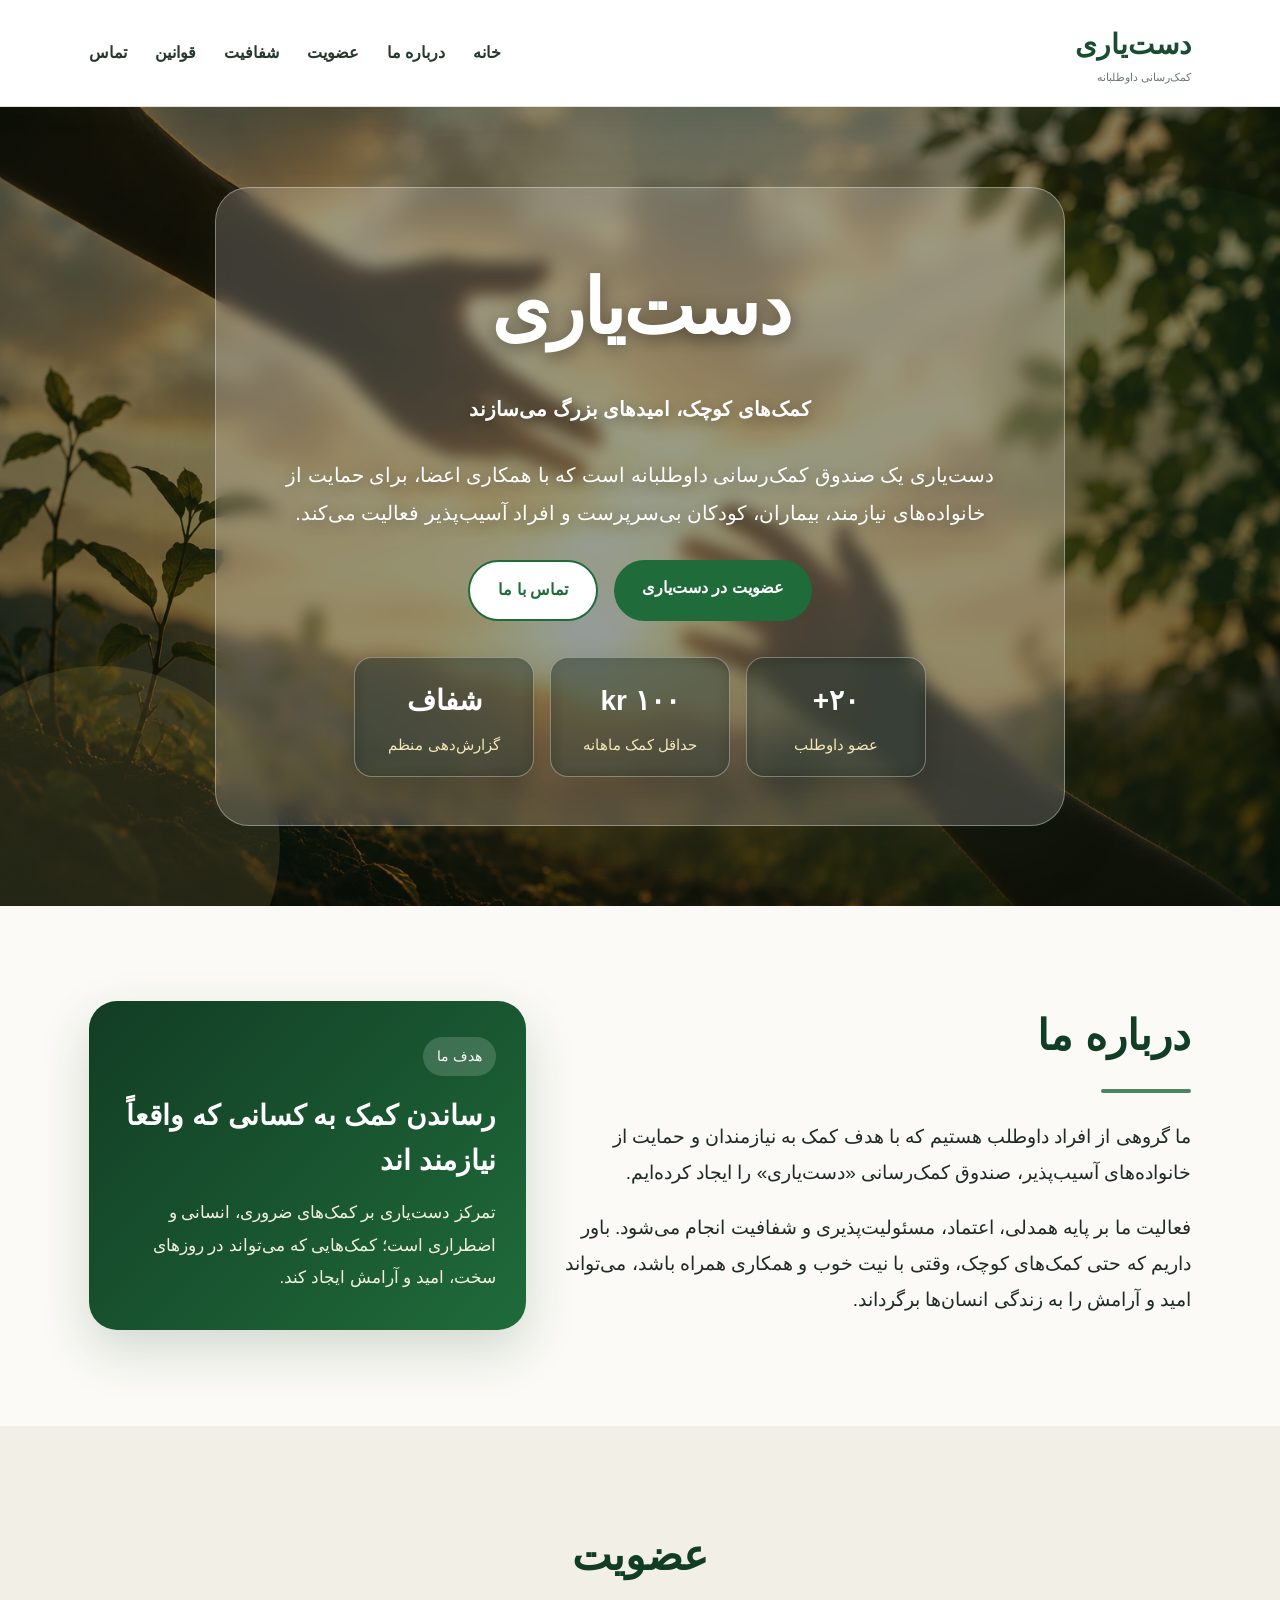
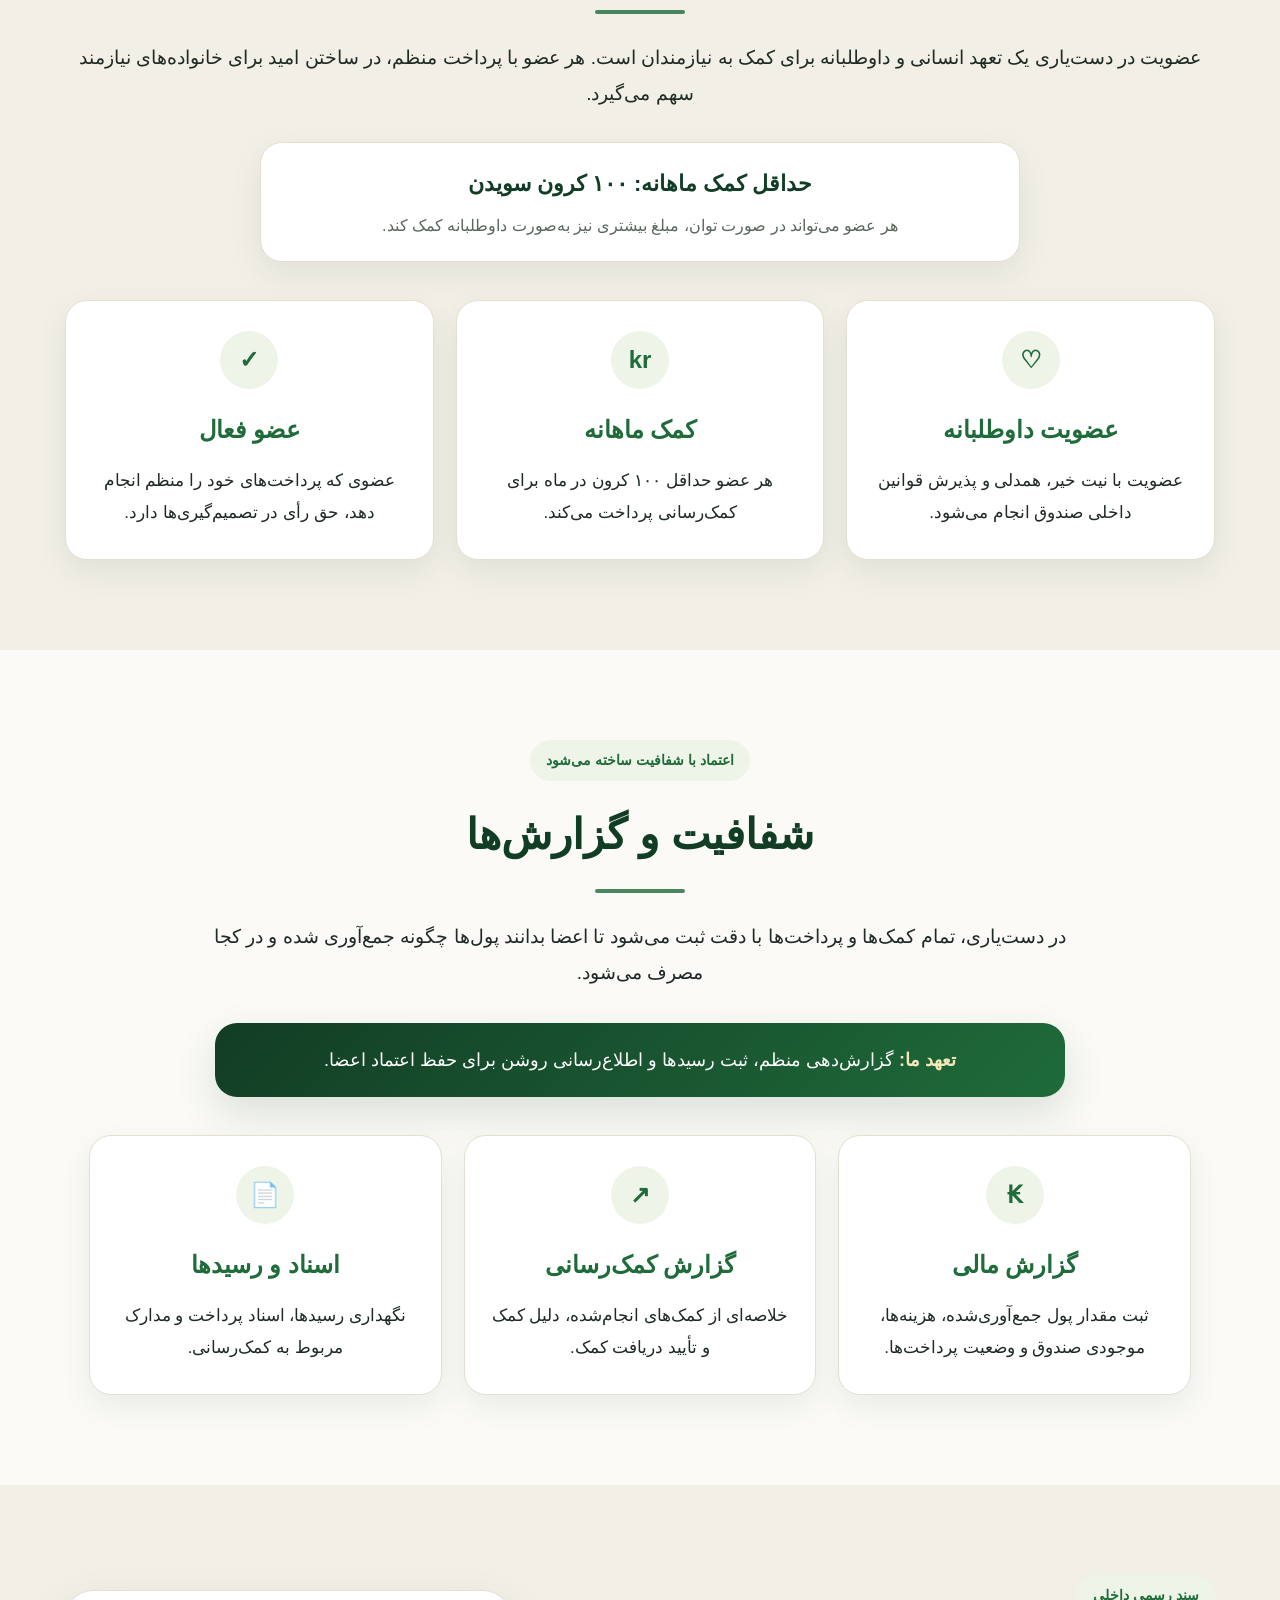
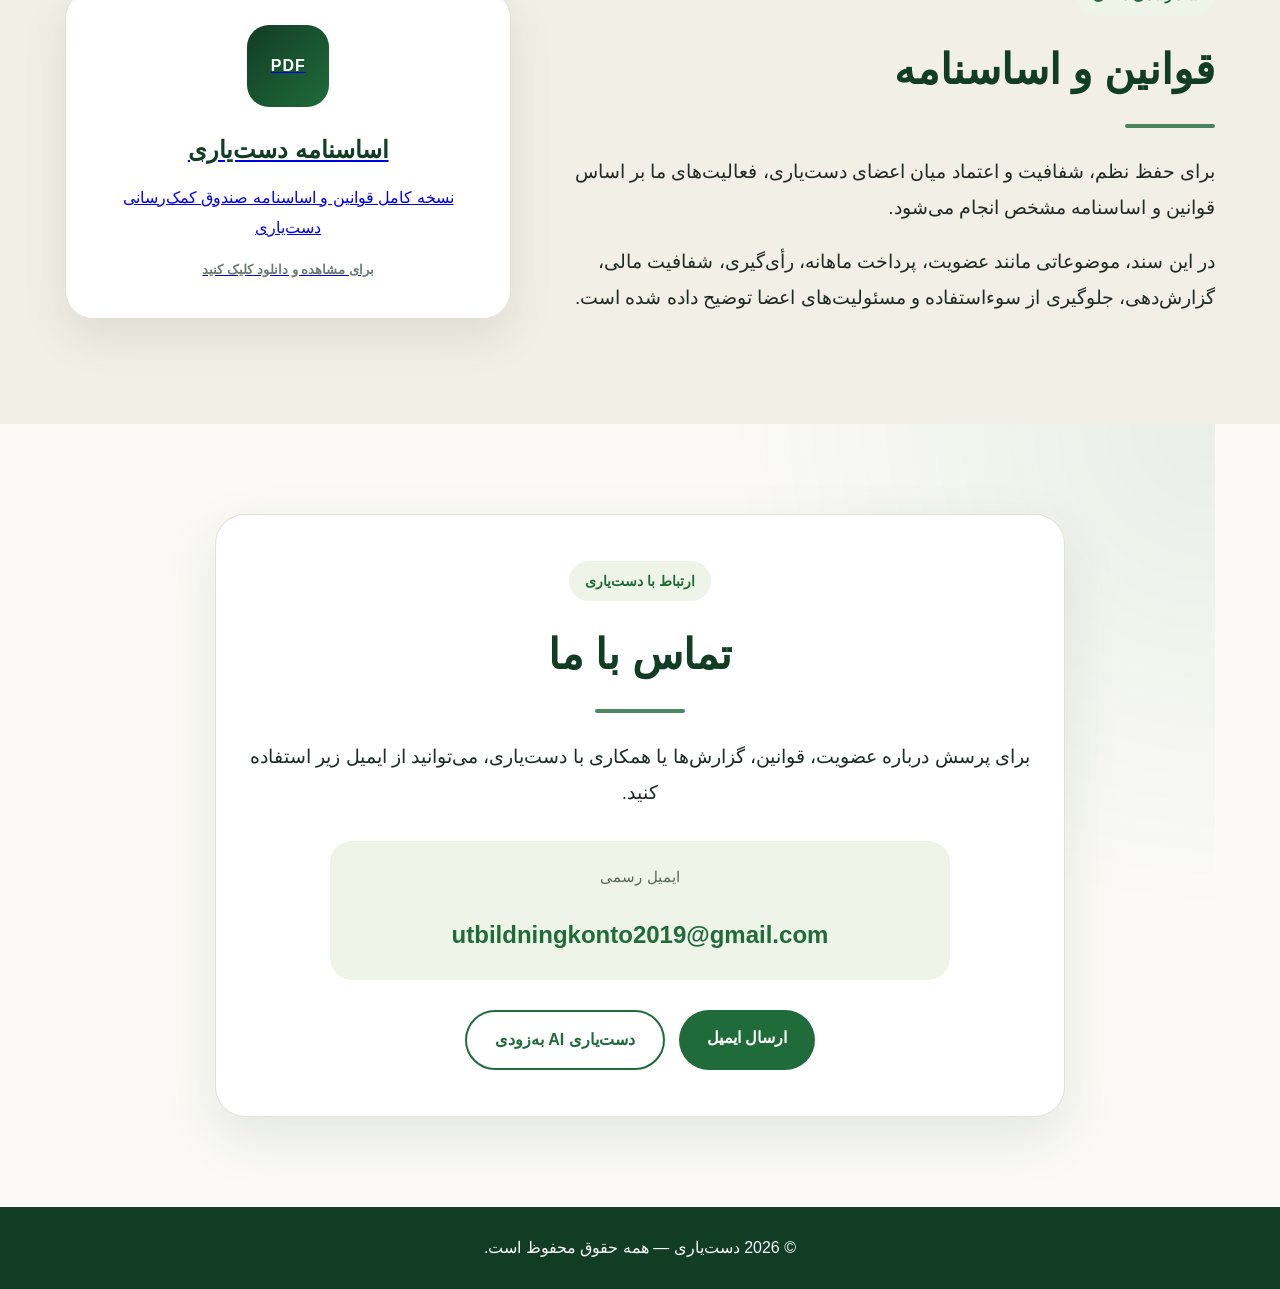
==== index.html @ f8eed8c0 "Initial Dast-Yari website" ====
<!DOCTYPE html>
<html lang="fa" dir="rtl">
<head>
  <meta charset="UTF-8" />
  <meta name="viewport" content="width=device-width, initial-scale=1.0" />
  <title>دست‌یاری | صندوق کمک‌رسانی</title>
  <link rel="stylesheet" href="style.css" />
</head>
<body>

  <header class="site-header">
    <nav class="navbar">
      <div class="logo">دست‌یاری</div>

      <ul class="nav-links">
        <li><a href="#home">خانه</a></li>
        <li><a href="#about">درباره ما</a></li>
        <li><a href="#membership">عضویت</a></li>
        <li><a href="#transparency">شفافیت</a></li>
        <li><a href="#rules">قوانین</a></li>
        <li><a href="#contact">تماس</a></li>
      </ul>
    </nav>
  </header>

  <main>

    <section id="home" class="hero">
      <div class="hero-content">
        <h1>دست‌یاری</h1>
        <p class="subtitle">کمک‌های کوچک، امیدهای بزرگ می‌سازند</p>
        <p>
          دست‌یاری یک صندوق کمک‌رسانی داوطلبانه است که با همکاری اعضا،
          برای حمایت از خانواده‌های نیازمند، بیماران، کودکان بی‌سرپرست
          و افراد آسیب‌پذیر فعالیت می‌کند.
        </p>
        <div class="hero-buttons">
          <a href="#membership" class="btn primary">عضویت در دست‌یاری</a>
          <a href="#contact" class="btn secondary">تماس با ما</a>
        </div>

        <div class="hero-stats">
          <div>
            <strong>۲۰+</strong>
            <span>عضو داوطلب</span>
          </div>
          <div>
            <strong>۱۰۰ kr</strong>
            <span>حداقل کمک ماهانه</span>
          </div>
          <div>
            <strong>شفاف</strong>
            <span>گزارش‌دهی منظم</span>
          </div>
        </div>
      </div>
    </section>

    <section id="about" class="section about-section">
      <div class="about-grid">
        <div class="about-text">
          <h2>درباره ما</h2>
          <p>
            ما گروهی از افراد داوطلب هستیم که با هدف کمک به نیازمندان و حمایت
            از خانواده‌های آسیب‌پذیر، صندوق کمک‌رسانی «دست‌یاری» را ایجاد کرده‌ایم.
          </p>
          <p>
            فعالیت ما بر پایه همدلی، اعتماد، مسئولیت‌پذیری و شفافیت انجام می‌شود.
            باور داریم که حتی کمک‌های کوچک، وقتی با نیت خوب و همکاری همراه باشد،
            می‌تواند امید و آرامش را به زندگی انسان‌ها برگرداند.
          </p>
        </div>

        <div class="mission-card">
          <span>هدف ما</span>
          <h3>رساندن کمک به کسانی که واقعاً نیازمند اند</h3>
          <p>
            تمرکز دست‌یاری بر کمک‌های ضروری، انسانی و اضطراری است؛
            کمک‌هایی که می‌تواند در روزهای سخت، امید و آرامش ایجاد کند.
          </p>
        </div>
      </div>
    </section>

    <section id="membership" class="section light membership-section">
      <h2>عضویت</h2>
      <p>
        عضویت در دست‌یاری یک تعهد انسانی و داوطلبانه برای کمک به نیازمندان است.
        هر عضو با پرداخت منظم، در ساختن امید برای خانواده‌های نیازمند سهم می‌گیرد.
      </p>

      <div class="membership-note">
        <strong>حداقل کمک ماهانه: ۱۰۰ کرون سویدن</strong>
        <span>هر عضو می‌تواند در صورت توان، مبلغ بیشتری نیز به‌صورت داوطلبانه کمک کند.</span>
      </div>

      <div class="cards membership-cards">
        <div class="card">
          <div class="card-icon">♡</div>
          <h3>عضویت داوطلبانه</h3>
          <p>عضویت با نیت خیر، همدلی و پذیرش قوانین داخلی صندوق انجام می‌شود.</p>
        </div>
        <div class="card">
          <div class="card-icon">kr</div>
          <h3>کمک ماهانه</h3>
          <p>هر عضو حداقل ۱۰۰ کرون در ماه برای کمک‌رسانی پرداخت می‌کند.</p>
        </div>
        <div class="card">
          <div class="card-icon">✓</div>
          <h3>عضو فعال</h3>
          <p>عضوی که پرداخت‌های خود را منظم انجام دهد، حق رأی در تصمیم‌گیری‌ها دارد.</p>
        </div>
      </div>
    </section>

    <section id="transparency" class="section transparency-section">
      <div class="section-intro">
        <span class="section-label">اعتماد با شفافیت ساخته می‌شود</span>
        <h2>شفافیت و گزارش‌ها</h2>
        <p>
          در دست‌یاری، تمام کمک‌ها و پرداخت‌ها با دقت ثبت می‌شود تا اعضا بدانند
          پول‌ها چگونه جمع‌آوری شده و در کجا مصرف می‌شود.
        </p>
      </div>

      <div class="transparency-banner">
        <strong>تعهد ما:</strong>
        گزارش‌دهی منظم، ثبت رسیدها و اطلاع‌رسانی روشن برای حفظ اعتماد اعضا.
      </div>

      <div class="cards transparency-cards">
        <div class="card">
          <div class="card-icon">₭</div>
          <h3>گزارش مالی</h3>
          <p>ثبت مقدار پول جمع‌آوری‌شده، هزینه‌ها، موجودی صندوق و وضعیت پرداخت‌ها.</p>
        </div>
        <div class="card">
          <div class="card-icon">↗</div>
          <h3>گزارش کمک‌رسانی</h3>
          <p>خلاصه‌ای از کمک‌های انجام‌شده، دلیل کمک و تأیید دریافت کمک.</p>
        </div>
        <div class="card">
          <div class="card-icon">📄</div>
          <h3>اسناد و رسیدها</h3>
          <p>نگهداری رسیدها، اسناد پرداخت و مدارک مربوط به کمک‌رسانی.</p>
        </div>
      </div>
    </section>

    <section id="rules" class="section light rules-section">
      <div class="rules-box">
        <div class="rules-text">
          <span class="section-label">سند رسمی داخلی</span>
          <h2>قوانین و اساسنامه</h2>
          <p>
            برای حفظ نظم، شفافیت و اعتماد میان اعضای دست‌یاری، فعالیت‌های ما
            بر اساس قوانین و اساسنامه مشخص انجام می‌شود.
          </p>
          <p>
            در این سند، موضوعاتی مانند عضویت، پرداخت ماهانه، رأی‌گیری، شفافیت مالی،
            گزارش‌دهی، جلوگیری از سوءاستفاده و مسئولیت‌های اعضا توضیح داده شده است.
          </p>        </div>

        <a href="assets/pdf/dast-yari-asasnameh.pdf" target="_blank" class="pdf-card pdf-link">
          <div class="pdf-icon">PDF</div>
          <h3>اساسنامه دست‌یاری</h3>
          <p>نسخه کامل قوانین و اساسنامه صندوق کمک‌رسانی دست‌یاری</p>
          <small>برای مشاهده و دانلود کلیک کنید</small>
        </a>
      </div>
    </section>

    <section id="contact" class="section contact contact-section">
      <div class="contact-card">
        <span class="section-label">ارتباط با دست‌یاری</span>
        <h2>تماس با ما</h2>
        <p>
          برای پرسش درباره عضویت، قوانین، گزارش‌ها یا همکاری با دست‌یاری،
          می‌توانید از ایمیل زیر استفاده کنید.
        </p>

        <div class="contact-info">
          <span>ایمیل رسمی</span>
          <a href="mailto:utbildningkonto2019@gmail.com" class="email">
            utbildningkonto2019@gmail.com
          </a>
        </div>

        <div class="contact-actions">
          <a href="mailto:utbildningkonto2019@gmail.com" class="btn primary">
            ارسال ایمیل
          </a>
          <a href="#" class="btn secondary">
            دست‌یاری AI به‌زودی
          </a>
        </div>
      </div>
    </section>

  </main>

  <footer>
    <p>© 2026 دست‌یاری — همه حقوق محفوظ است.</p>
  </footer>

</body>
</html>
---- style.css ----
* {
  margin: 0;
  padding: 0;
  box-sizing: border-box;
}

html {
  scroll-behavior: smooth;
}

body {
  font-family: Arial, Tahoma, sans-serif;
  direction: rtl;
  color: #1f2a24;
  background: #fbfaf6;
  line-height: 1.9;
}

.site-header {
  position: sticky;
  top: 0;
  z-index: 1000;
  background: rgba(255, 255, 255, 0.95);
  border-bottom: 1px solid #e7e1d6;
  backdrop-filter: blur(10px);
}

.navbar {
  max-width: 1150px;
  margin: auto;
  padding: 18px 24px;
  display: flex;
  align-items: center;
  justify-content: space-between;
}

.logo {
  font-size: 28px;
  font-weight: 800;
  color: #194d2f;
}

.nav-links {
  display: flex;
  gap: 28px;
  list-style: none;
}

.nav-links a {
  text-decoration: none;
  color: #26382d;
  font-weight: 600;
  font-size: 16px;
}

.nav-links a:hover {
  color: #2f7d46;
}

.hero {
  min-height: 86vh;
  display: flex;
  align-items: center;
  justify-content: center;
  text-align: center;
  padding: 80px 24px;
  background:
    linear-gradient(rgba(255, 255, 255, 0.68), rgba(255, 255, 255, 0.88)),
    radial-gradient(circle at top left, #d8c89a, transparent 35%),
    linear-gradient(135deg, #f7f0dc, #eef5e8);
}

.hero-content {
  max-width: 850px;
}

.hero h1 {
  font-size: 76px;
  color: #123d25;
  margin-bottom: 10px;
  letter-spacing: -2px;
}

.subtitle {
  font-size: 26px;
  font-weight: 700;
  color: #2d6a3f;
  margin-bottom: 24px;
}

.hero p {
  font-size: 20px;
  margin-bottom: 28px;
}

.hero-buttons {
  display: flex;
  gap: 16px;
  justify-content: center;
  flex-wrap: wrap;
}

.btn {
  display: inline-block;
  padding: 13px 28px;
  border-radius: 999px;
  text-decoration: none;
  font-weight: 700;
  transition: 0.2s ease;
}

.btn.primary {
  background: #1f6b3a;
  color: white;
}

.btn.primary:hover {
  background: #15512b;
  transform: translateY(-2px);
}

.btn.secondary {
  background: white;
  color: #1f6b3a;
  border: 2px solid #1f6b3a;
}

.btn.secondary:hover {
  background: #eef7ef;
  transform: translateY(-2px);
}

.section {
  max-width: 1150px;
  margin: auto;
  padding: 90px 24px;
  text-align: center;
}

.section.light {
  max-width: 100%;
  background: #f2efe6;
}

.section.light > h2,
.section.light > p,
.section.light > .cards,
.section.light > .btn {
  max-width: 1150px;
  margin-left: auto;
  margin-right: auto;
}

.section h2 {
  font-size: 42px;
  color: #123d25;
  margin-bottom: 26px;
}

.section p {
  font-size: 19px;
  max-width: 900px;
  margin: 0 auto 18px;
}

.cards {
  margin-top: 38px;
  display: grid;
  grid-template-columns: repeat(3, 1fr);
  gap: 22px;
}

.card {
  background: white;
  padding: 30px 24px;
  border-radius: 22px;
  border: 1px solid #e5dfd2;
  box-shadow: 0 12px 30px rgba(31, 71, 47, 0.08);
}

.card h3 {
  font-size: 24px;
  color: #1f6b3a;
  margin-bottom: 12px;
}

.card p {
  font-size: 17px;
  margin-bottom: 0;
}

.contact .email {
  direction: ltr;
  font-size: 22px;
  font-weight: 800;
  color: #1f6b3a;
  margin-top: 20px;
}

footer {
  text-align: center;
  padding: 26px;
  background: #123d25;
  color: white;
}

@media (max-width: 800px) {
  .navbar {
    flex-direction: column;
    gap: 16px;
  }

  .nav-links {
    flex-wrap: wrap;
    justify-content: center;
    gap: 14px;
  }

  .hero h1 {
    font-size: 52px;
  }

  .subtitle {
    font-size: 22px;
  }

  .hero p,
  .section p {
    font-size: 17px;
  }

  .cards {
    grid-template-columns: 1fr;
  }

  .section h2 {
    font-size: 34px;
  }
}

.chat-page {
  min-height: 100vh;
  background: linear-gradient(135deg, #f7f3e8, #eef5e8);
  padding: 80px 24px;
}

.chat-box {
  max-width: 850px;
  margin: auto;
  background: white;
  border: 1px solid #e5dfd2;
  border-radius: 28px;
  padding: 34px;
  box-shadow: 0 18px 45px rgba(31, 71, 47, 0.12);
  text-align: center;
}

.chat-box h1 {
  color: #123d25;
  font-size: 42px;
  margin-bottom: 12px;
}

.chat-box p {
  font-size: 18px;
  margin-bottom: 26px;
}

.chat-messages {
  height: 380px;
  overflow-y: auto;
  background: #fbfaf6;
  border: 1px solid #e5dfd2;
  border-radius: 20px;
  padding: 20px;
  margin-bottom: 18px;
  text-align: right;
}

.bot-message,
.user-message {
  max-width: 75%;
  padding: 13px 16px;
  margin-bottom: 12px;
  border-radius: 18px;
  line-height: 1.8;
  font-size: 16px;
}

.bot-message {
  background: #eef5e8;
  color: #123d25;
  margin-left: auto;
}

.user-message {
  background: #1f6b3a;
  color: white;
  margin-right: auto;
  direction: rtl;
}

.chat-form {
  display: flex;
  gap: 12px;
}

.chat-form input {
  flex: 1;
  padding: 14px 18px;
  border-radius: 999px;
  border: 1px solid #d8d0c2;
  font-size: 16px;
  direction: rtl;
}

.chat-form button {
  border: none;
  border-radius: 999px;
  padding: 14px 28px;
  background: #1f6b3a;
  color: white;
  font-weight: 700;
  cursor: pointer;
}

.chat-form button:hover {
  background: #15512b;
}

@media (max-width: 650px) {
  .chat-form {
    flex-direction: column;
  }

  .bot-message,
  .user-message {
    max-width: 100%;
  }
}

/* Decorative background shapes */
.hero {
  position: relative;
  overflow: hidden;
}

.hero::before {
  content: "";
  position: absolute;
  width: 420px;
  height: 420px;
  border-radius: 50%;
  background: rgba(31, 107, 58, 0.08);
  top: 80px;
  right: -120px;
}

.hero::after {
  content: "";
  position: absolute;
  width: 360px;
  height: 360px;
  border-radius: 50%;
  background: rgba(191, 161, 91, 0.16);
  bottom: -120px;
  left: -80px;
}

.hero-content {
  position: relative;
  z-index: 2;
  background: rgba(255, 255, 255, 0.45);
  padding: 48px 36px;
  border-radius: 34px;
  border: 1px solid rgba(229, 223, 210, 0.8);
  box-shadow: 0 25px 70px rgba(31, 71, 47, 0.10);
  backdrop-filter: blur(8px);
}

.section {
  position: relative;
}

.section h2::after {
  content: "";
  display: block;
  width: 90px;
  height: 4px;
  background: #1f6b3a;
  border-radius: 99px;
  margin: 14px auto 0;
  opacity: 0.8;
}

.card {
  transition: 0.25s ease;
}

.card:hover {
  transform: translateY(-6px);
  box-shadow: 0 18px 42px rgba(31, 71, 47, 0.14);
}


/* Hero image background */
.hero {
  background:
    linear-gradient(rgba(10, 25, 15, 0.48), rgba(10, 25, 15, 0.55)),
    url("assets/images/hero-hands.png");
  background-size: cover;
  background-position: center;
  background-repeat: no-repeat;
}

.hero-content {
  background: rgba(255, 255, 255, 0.18);
  border: 1px solid rgba(255, 255, 255, 0.35);
  color: white;
}

.hero h1 {
  color: white;
  text-shadow: 0 4px 18px rgba(0, 0, 0, 0.45);
}

.subtitle {
  color: #f4e7b8;
  text-shadow: 0 3px 14px rgba(0, 0, 0, 0.4);
}

.hero p {
  color: white;
  text-shadow: 0 3px 14px rgba(0, 0, 0, 0.35);
}

.hero-stats div {
  background: rgba(255, 255, 255, 0.82);
}

.hero-stats strong {
  color: #123d25;
}


/* Fix hero stats on image background */
.hero-stats {
  margin-top: 36px;
  display: flex;
  justify-content: center;
  gap: 16px;
  flex-wrap: wrap;
}

.hero-stats div {
  min-width: 180px;
  background: rgba(10, 25, 15, 0.45);
  border: 1px solid rgba(255, 255, 255, 0.35);
  border-radius: 18px;
  padding: 16px 22px;
  box-shadow: 0 12px 30px rgba(0, 0, 0, 0.18);
  backdrop-filter: blur(8px);
}

.hero-stats strong {
  display: block;
  font-size: 28px;
  color: #ffffff;
  margin-bottom: 4px;
}

.hero-stats span {
  display: block;
  font-size: 15px;
  color: #f4e7b8;
}


/* Improved navbar */
.site-header {
  background: rgba(255, 255, 255, 0.92);
  box-shadow: 0 8px 24px rgba(31, 71, 47, 0.06);
}

.logo {
  position: relative;
}

.logo::after {
  content: "کمک‌رسانی داوطلبانه";
  display: block;
  font-size: 11px;
  font-weight: 500;
  color: #6b7a70;
  margin-top: -4px;
}

.nav-links a {
  position: relative;
  padding-bottom: 6px;
}

.nav-links a::after {
  content: "";
  position: absolute;
  right: 0;
  bottom: 0;
  width: 0;
  height: 2px;
  background: #1f6b3a;
  transition: 0.25s ease;
}

.nav-links a:hover::after {
  width: 100%;
}

/* About section */
.about-section {
  text-align: right;
}

.about-grid {
  display: grid;
  grid-template-columns: 1.3fr 0.9fr;
  gap: 34px;
  align-items: center;
}

.about-text h2 {
  text-align: right;
}

.about-text h2::after {
  margin-right: 0;
  margin-left: auto;
}

.about-text p {
  margin-right: 0;
  text-align: right;
}

.mission-card {
  background: linear-gradient(135deg, #123d25, #1f6b3a);
  color: white;
  border-radius: 28px;
  padding: 36px 30px;
  box-shadow: 0 20px 50px rgba(31, 71, 47, 0.18);
  text-align: right;
}

.mission-card span {
  display: inline-block;
  background: rgba(255, 255, 255, 0.16);
  padding: 6px 14px;
  border-radius: 999px;
  font-size: 14px;
  margin-bottom: 18px;
}

.mission-card h3 {
  font-size: 28px;
  line-height: 1.6;
  margin-bottom: 14px;
}

.mission-card p {
  color: #f4f0df;
  font-size: 17px;
  margin: 0;
}

@media (max-width: 850px) {
  .about-grid {
    grid-template-columns: 1fr;
  }

  .about-text h2,
  .about-text p {
    text-align: center;
  }

  .about-text h2::after {
    margin-right: auto;
  }
}

/* Membership section */
.membership-section {
  position: relative;
}

.membership-note {
  max-width: 760px;
  margin: 30px auto 10px;
  background: white;
  border: 1px solid #e5dfd2;
  border-radius: 22px;
  padding: 20px 24px;
  box-shadow: 0 12px 32px rgba(31, 71, 47, 0.08);
}

.membership-note strong {
  display: block;
  color: #123d25;
  font-size: 22px;
  margin-bottom: 6px;
}

.membership-note span {
  color: #59675d;
  font-size: 16px;
}

.card-icon {
  width: 58px;
  height: 58px;
  border-radius: 50%;
  margin: 0 auto 18px;
  display: flex;
  align-items: center;
  justify-content: center;
  background: #eef5e8;
  color: #1f6b3a;
  font-size: 24px;
  font-weight: 800;
}

.membership-cards .card {
  min-height: 230px;
}

/* Transparency section */
.section-intro {
  text-align: center;
}

.section-label {
  display: inline-block;
  background: #eef5e8;
  color: #1f6b3a;
  padding: 7px 16px;
  border-radius: 999px;
  font-size: 14px;
  font-weight: 700;
  margin-bottom: 14px;
}

.transparency-banner {
  max-width: 850px;
  margin: 32px auto 8px;
  padding: 20px 26px;
  border-radius: 22px;
  background: linear-gradient(135deg, #123d25, #1f6b3a);
  color: white;
  font-size: 18px;
  box-shadow: 0 16px 40px rgba(31, 71, 47, 0.14);
}

.transparency-banner strong {
  color: #f4e7b8;
}

.transparency-cards .card {
  min-height: 245px;
}

/* Rules section */
.rules-section {
  text-align: right;
}

.rules-box {
  max-width: 1150px;
  margin: auto;
  display: grid;
  grid-template-columns: 1.2fr 0.8fr;
  gap: 34px;
  align-items: center;
}

.rules-text h2 {
  text-align: right;
}

.rules-text h2::after {
  margin-right: 0;
  margin-left: auto;
}

.rules-text p {
  margin-right: 0;
  text-align: right;
}

.rules-text .btn {
  margin-top: 18px;
}

.pdf-card {
  background: white;
  border: 1px solid #e5dfd2;
  border-radius: 28px;
  padding: 34px 28px;
  text-align: center;
  box-shadow: 0 18px 45px rgba(31, 71, 47, 0.10);
}

.pdf-icon {
  width: 82px;
  height: 82px;
  border-radius: 22px;
  margin: 0 auto 20px;
  background: linear-gradient(135deg, #123d25, #1f6b3a);
  color: white;
  font-weight: 900;
  display: flex;
  align-items: center;
  justify-content: center;
  letter-spacing: 1px;
}

.pdf-card h3 {
  color: #123d25;
  font-size: 24px;
  margin-bottom: 10px;
}

.pdf-card p {
  font-size: 16px;
  margin-bottom: 10px;
}

.pdf-card small {
  color: #6b7a70;
  font-weight: 700;
}

@media (max-width: 850px) {
  .rules-box {
    grid-template-columns: 1fr;
  }

  .rules-text h2,
  .rules-text p {
    text-align: center;
  }

  .rules-text h2::after {
    margin-right: auto;
  }
}

/* Contact section */
.contact-section {
  background:
    radial-gradient(circle at top right, rgba(31, 107, 58, 0.08), transparent 35%),
    #fbfaf6;
}

.contact-card {
  max-width: 850px;
  margin: auto;
  background: white;
  border: 1px solid #e5dfd2;
  border-radius: 30px;
  padding: 46px 34px;
  box-shadow: 0 20px 55px rgba(31, 71, 47, 0.10);
  text-align: center;
}

.contact-info {
  margin: 30px auto;
  padding: 22px;
  border-radius: 22px;
  background: #eef5e8;
  max-width: 620px;
}

.contact-info span {
  display: block;
  color: #59675d;
  font-size: 15px;
  margin-bottom: 8px;
}

.contact-info .email {
  direction: ltr;
  display: block;
  color: #1f6b3a;
  font-size: 24px;
  font-weight: 900;
  text-decoration: none;
  word-break: break-word;
}

.contact-actions {
  display: flex;
  justify-content: center;
  gap: 14px;
  flex-wrap: wrap;
}
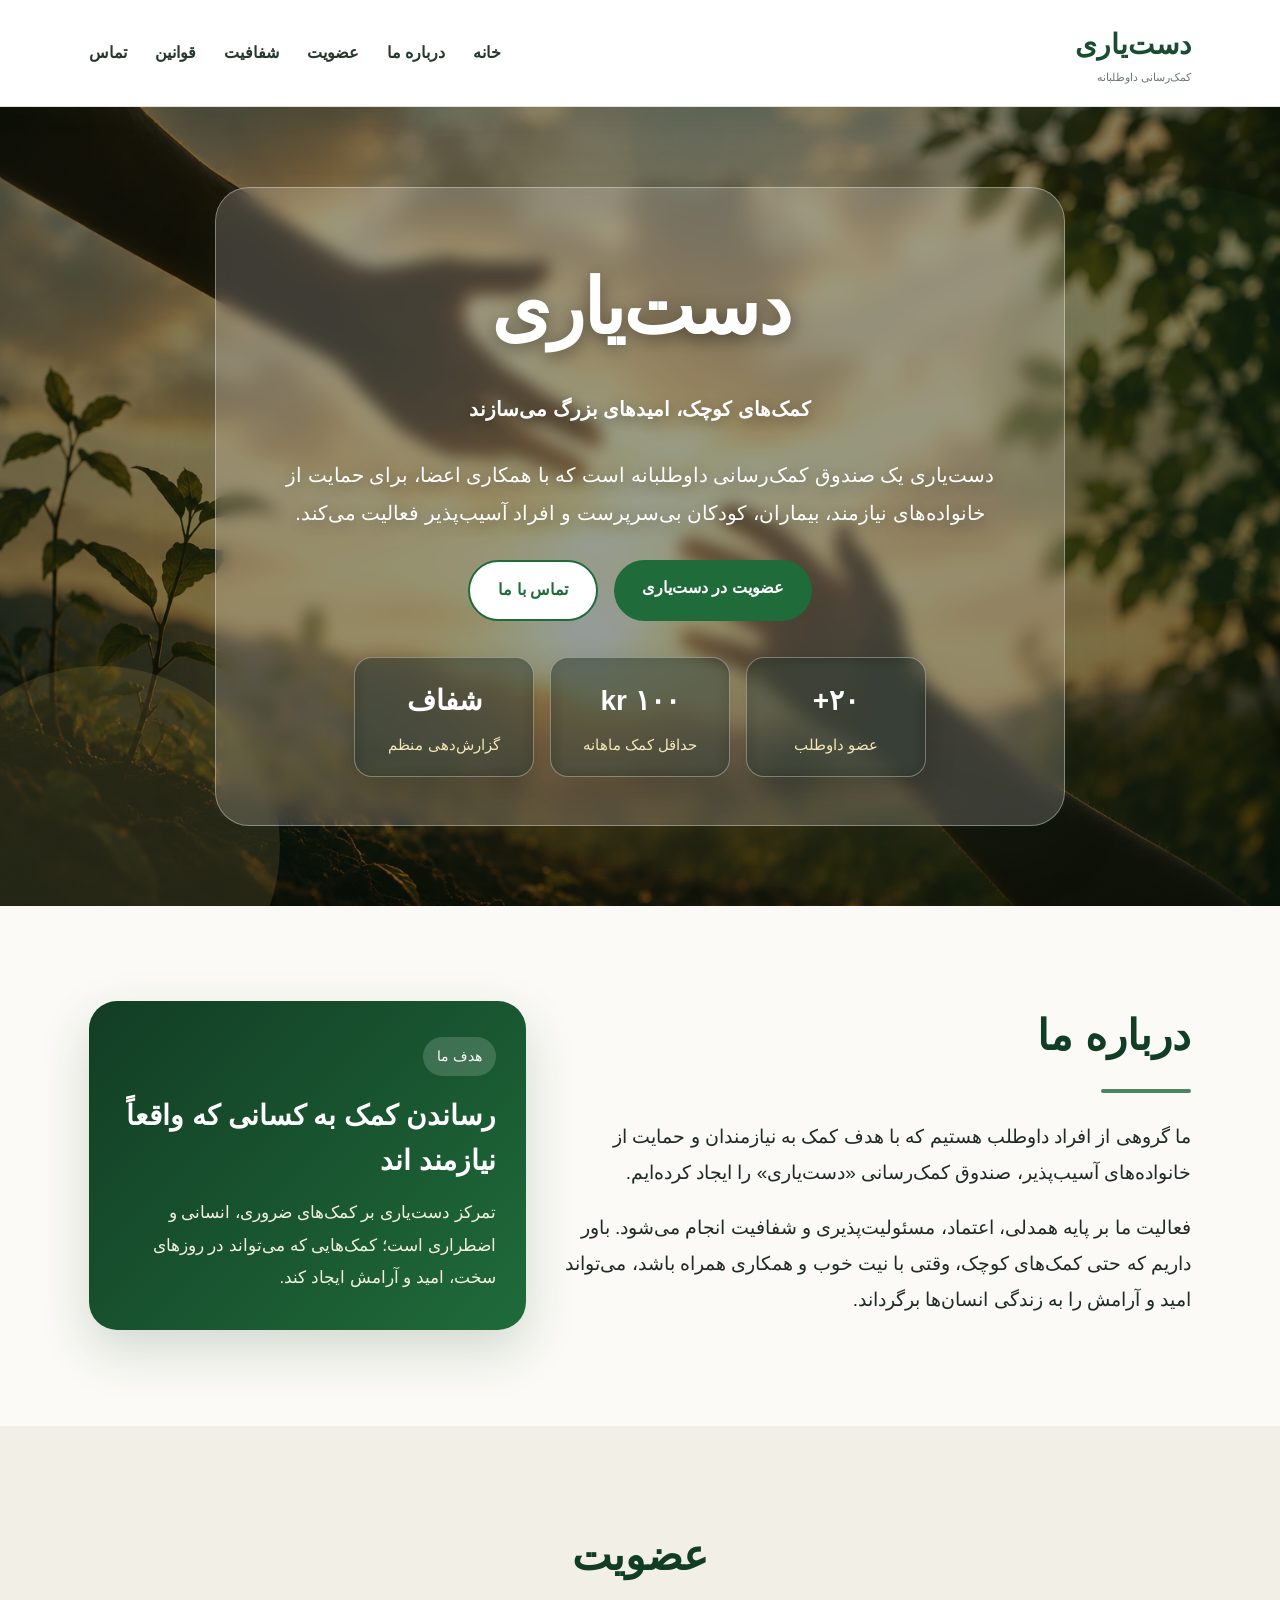
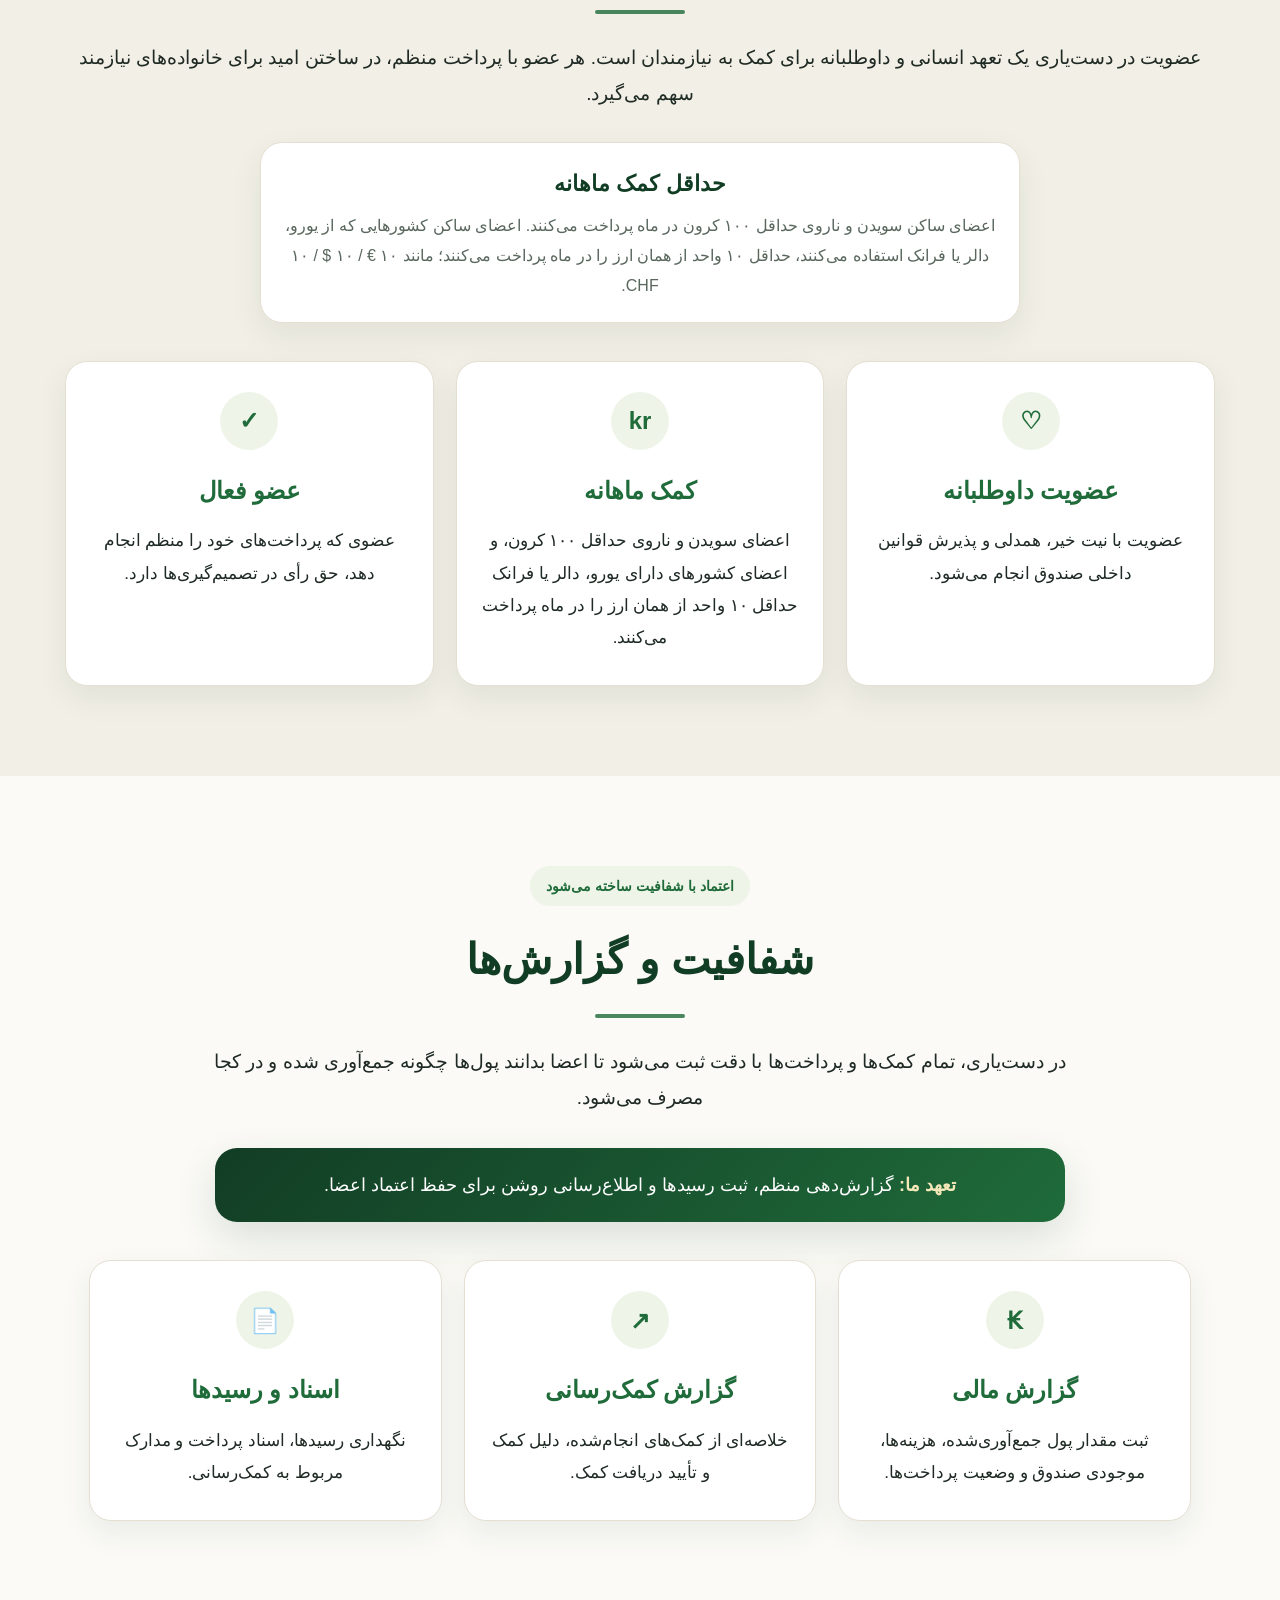
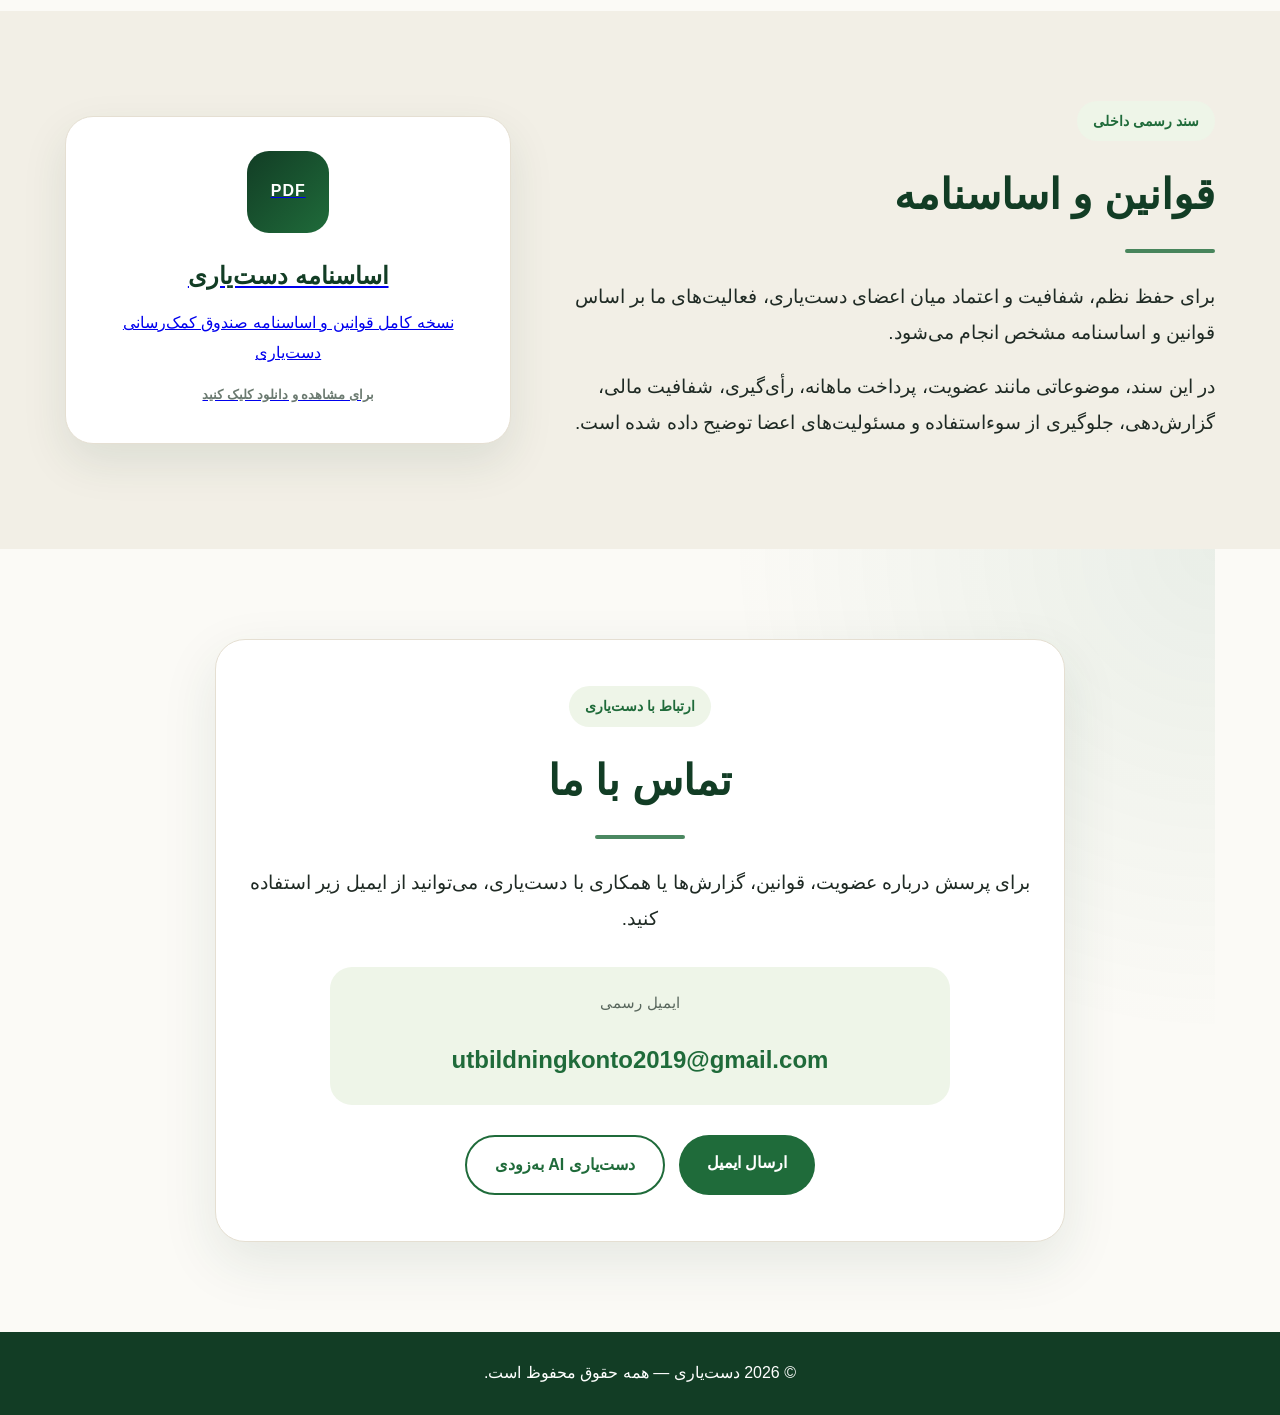
==== commit f9ffdfc2: "Update membership payment currencies" ====
--- a/index.html
+++ b/index.html
@@ -90,8 +90,8 @@
       </p>
 
       <div class="membership-note">
-        <strong>حداقل کمک ماهانه: ۱۰۰ کرون سویدن</strong>
-        <span>هر عضو می‌تواند در صورت توان، مبلغ بیشتری نیز به‌صورت داوطلبانه کمک کند.</span>
+        <strong>حداقل کمک ماهانه</strong>
+        <span>اعضای ساکن سویدن و ناروی حداقل ۱۰۰ کرون در ماه پرداخت می‌کنند. اعضای ساکن کشورهایی که از یورو، دالر یا فرانک استفاده می‌کنند، حداقل ۱۰ واحد از همان ارز را در ماه پرداخت می‌کنند؛ مانند ۱۰ € / ۱۰ $ / ۱۰ CHF.</span>
       </div>
 
       <div class="cards membership-cards">
@@ -103,7 +103,7 @@
         <div class="card">
           <div class="card-icon">kr</div>
           <h3>کمک ماهانه</h3>
-          <p>هر عضو حداقل ۱۰۰ کرون در ماه برای کمک‌رسانی پرداخت می‌کند.</p>
+          <p>اعضای سویدن و ناروی حداقل ۱۰۰ کرون، و اعضای کشورهای دارای یورو، دالر یا فرانک حداقل ۱۰ واحد از همان ارز را در ماه پرداخت می‌کنند.</p>
         </div>
         <div class="card">
           <div class="card-icon">✓</div>
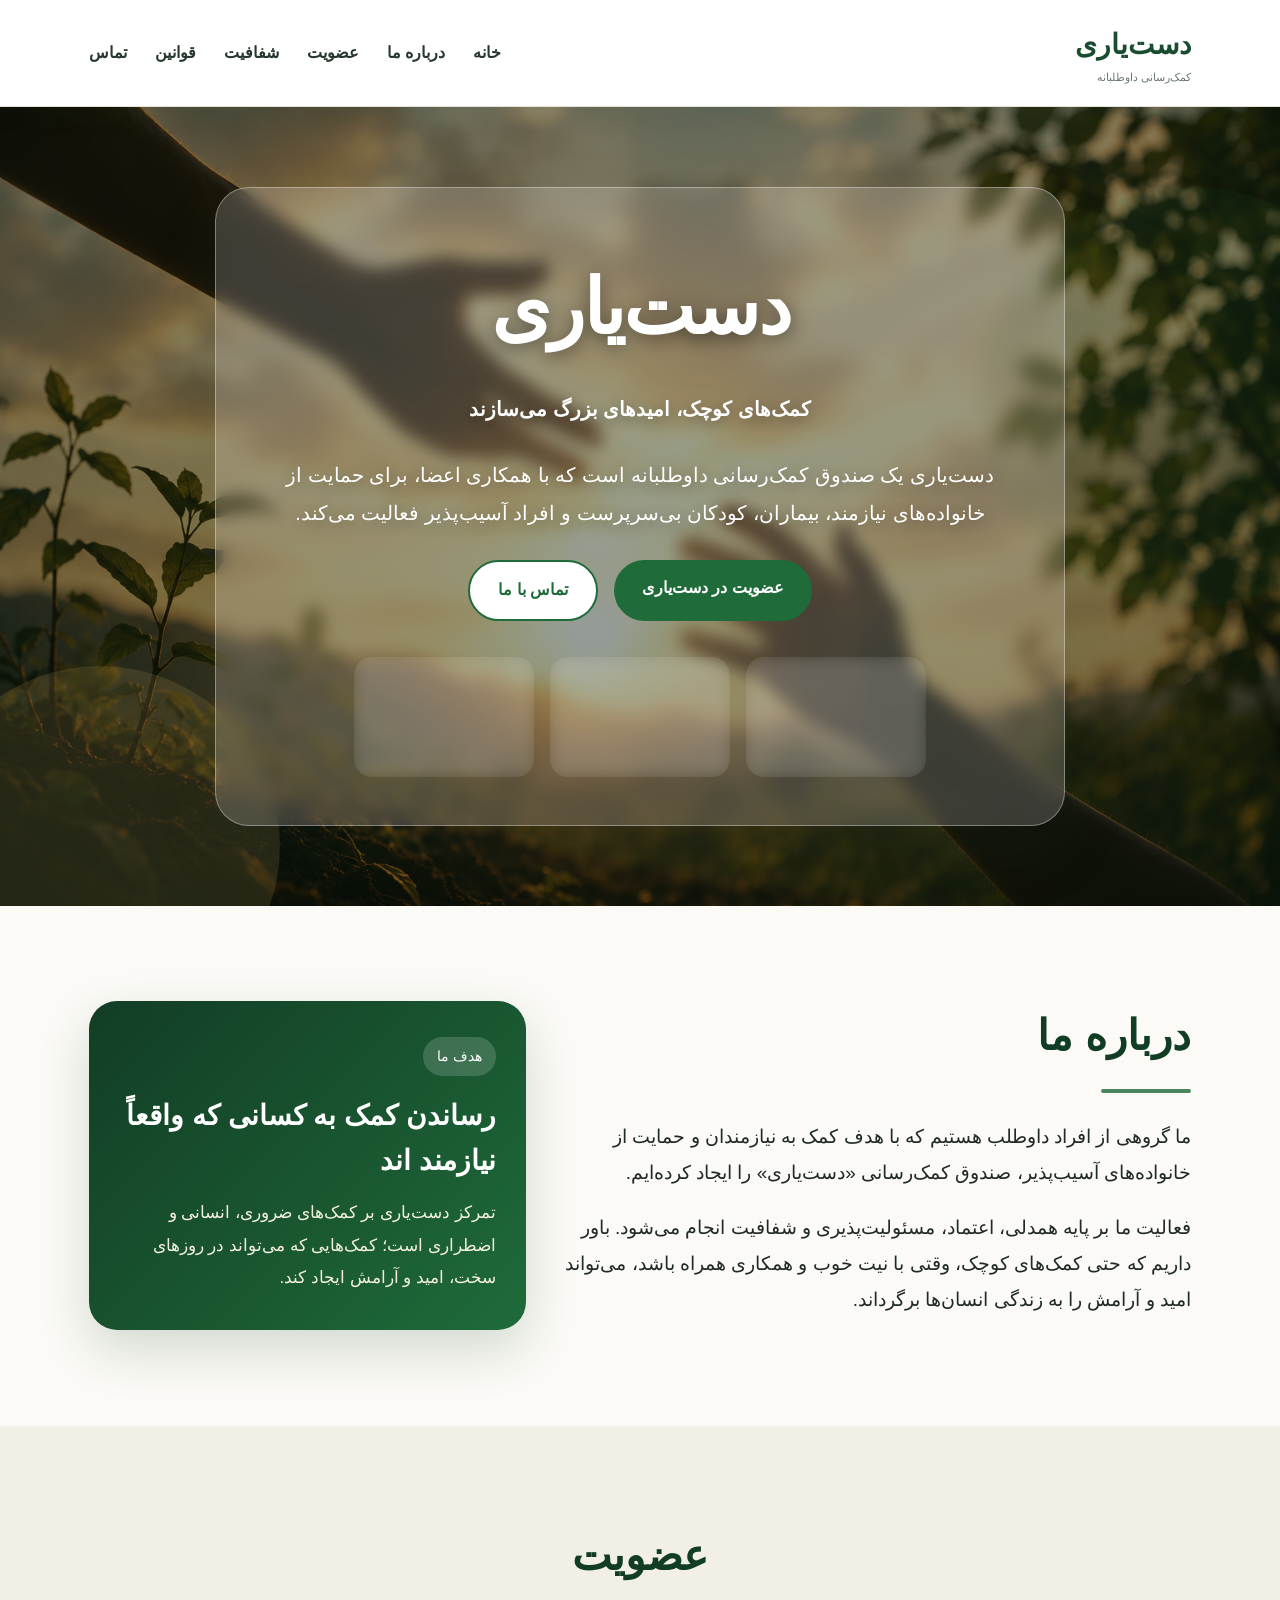
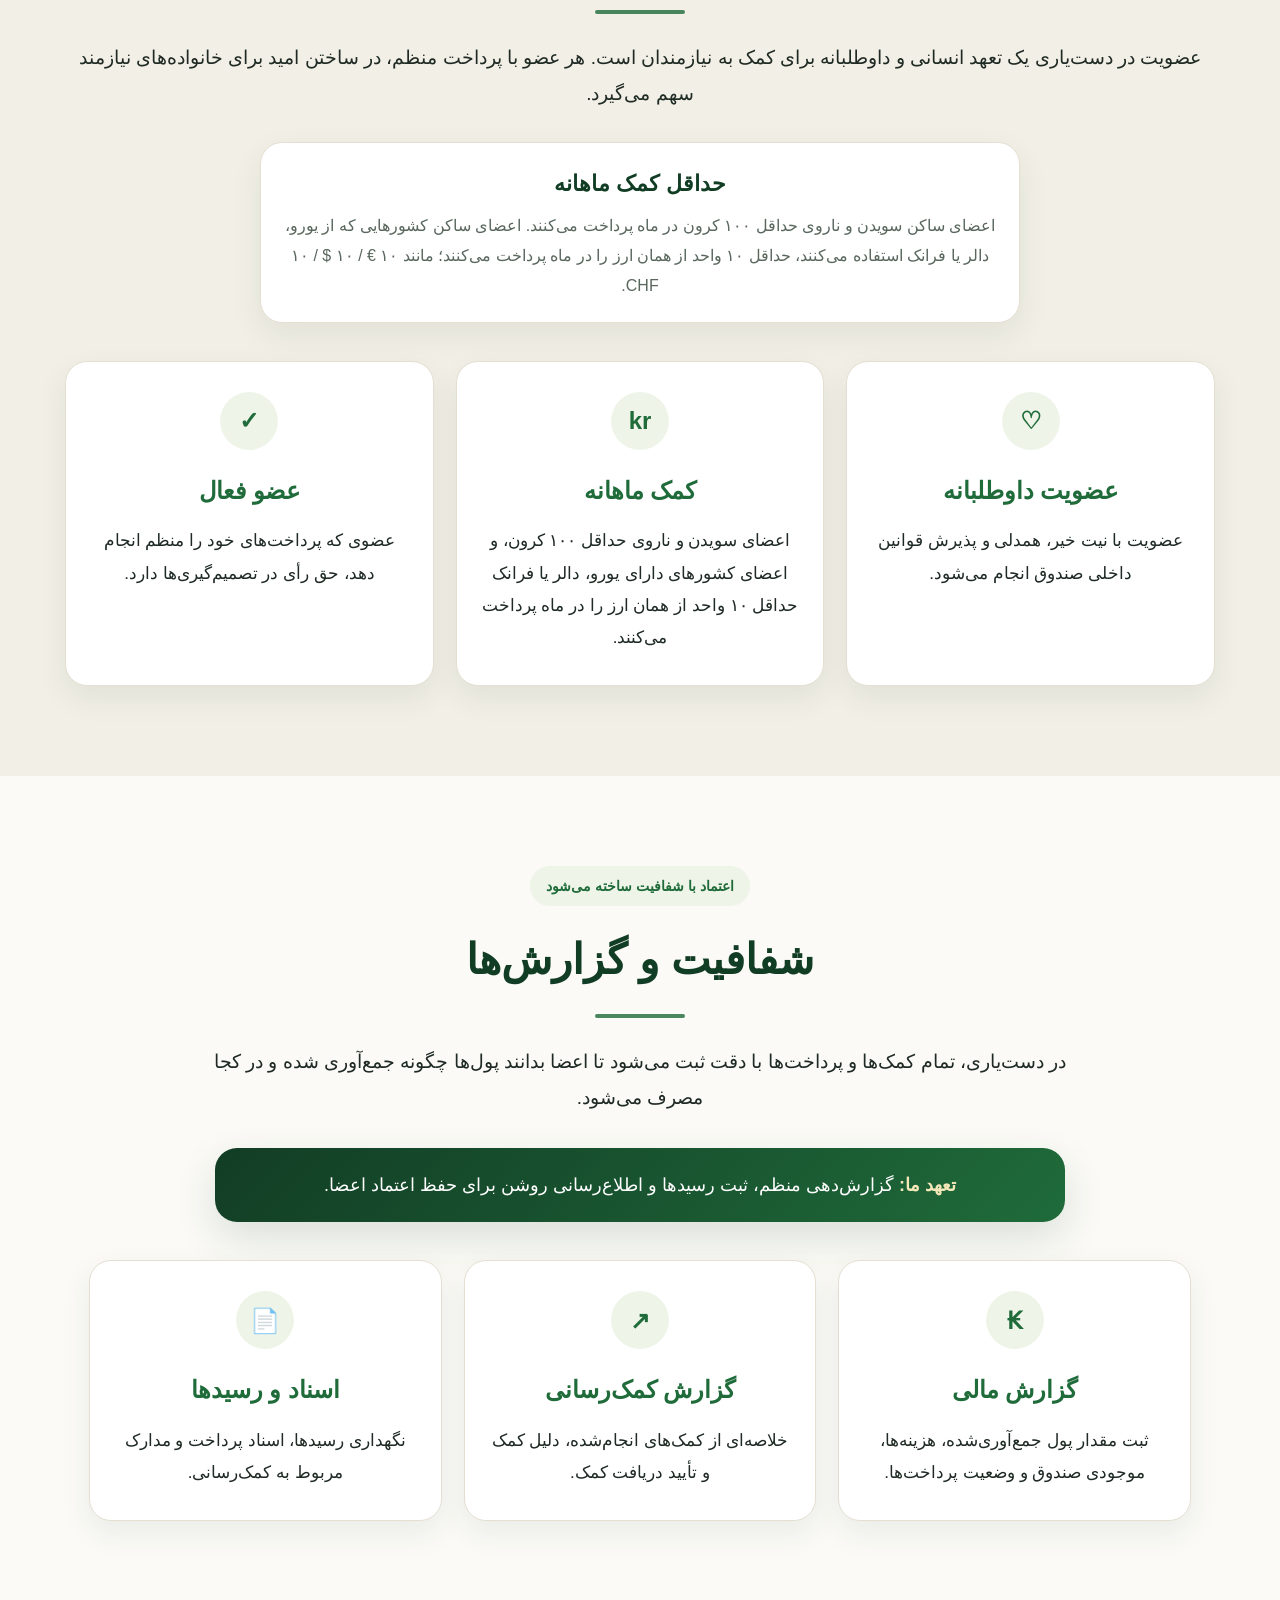
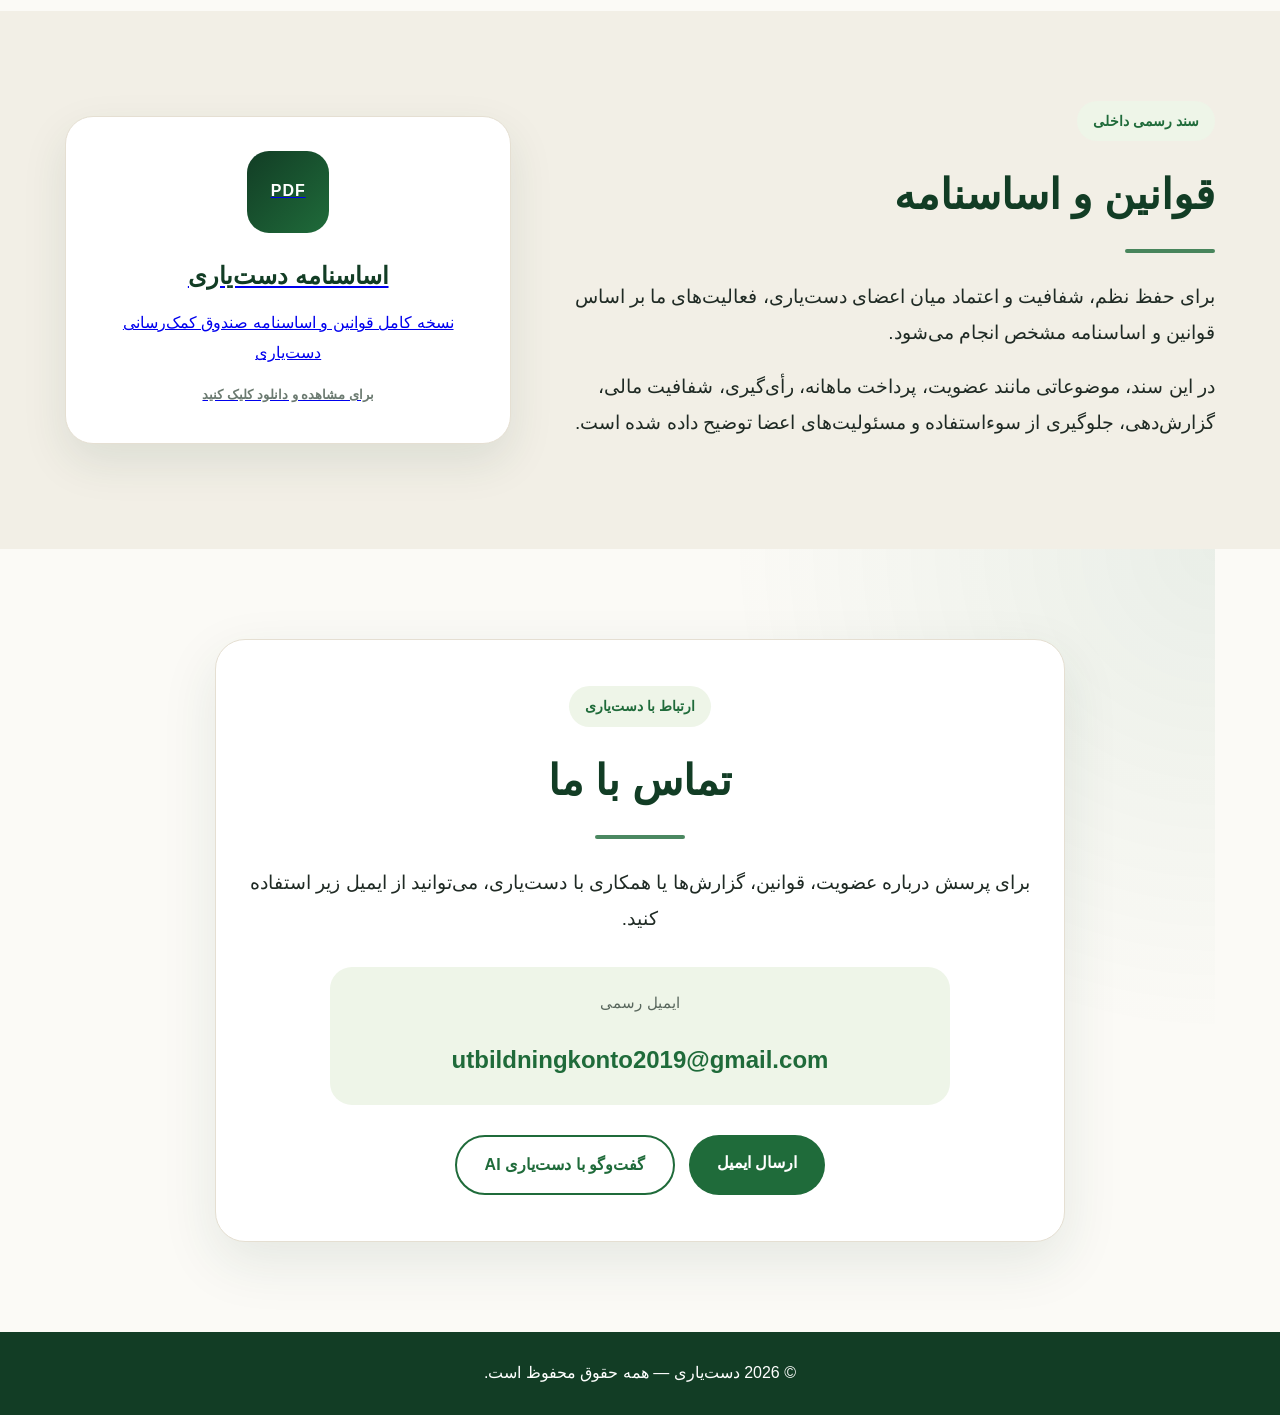
==== commit ef464710: "Add Dast-Yari AI chatbot link" ====
--- a/index.html
+++ b/index.html
@@ -190,8 +190,8 @@
           <a href="mailto:utbildningkonto2019@gmail.com" class="btn primary">
             ارسال ایمیل
           </a>
-          <a href="#" class="btn secondary">
-            دست‌یاری AI به‌زودی
+          <a href="https://dast-yari-chatbot.onrender.com" target="_blank" class="btn secondary">
+            گفت‌وگو با دست‌یاری AI
           </a>
         </div>
       </div>
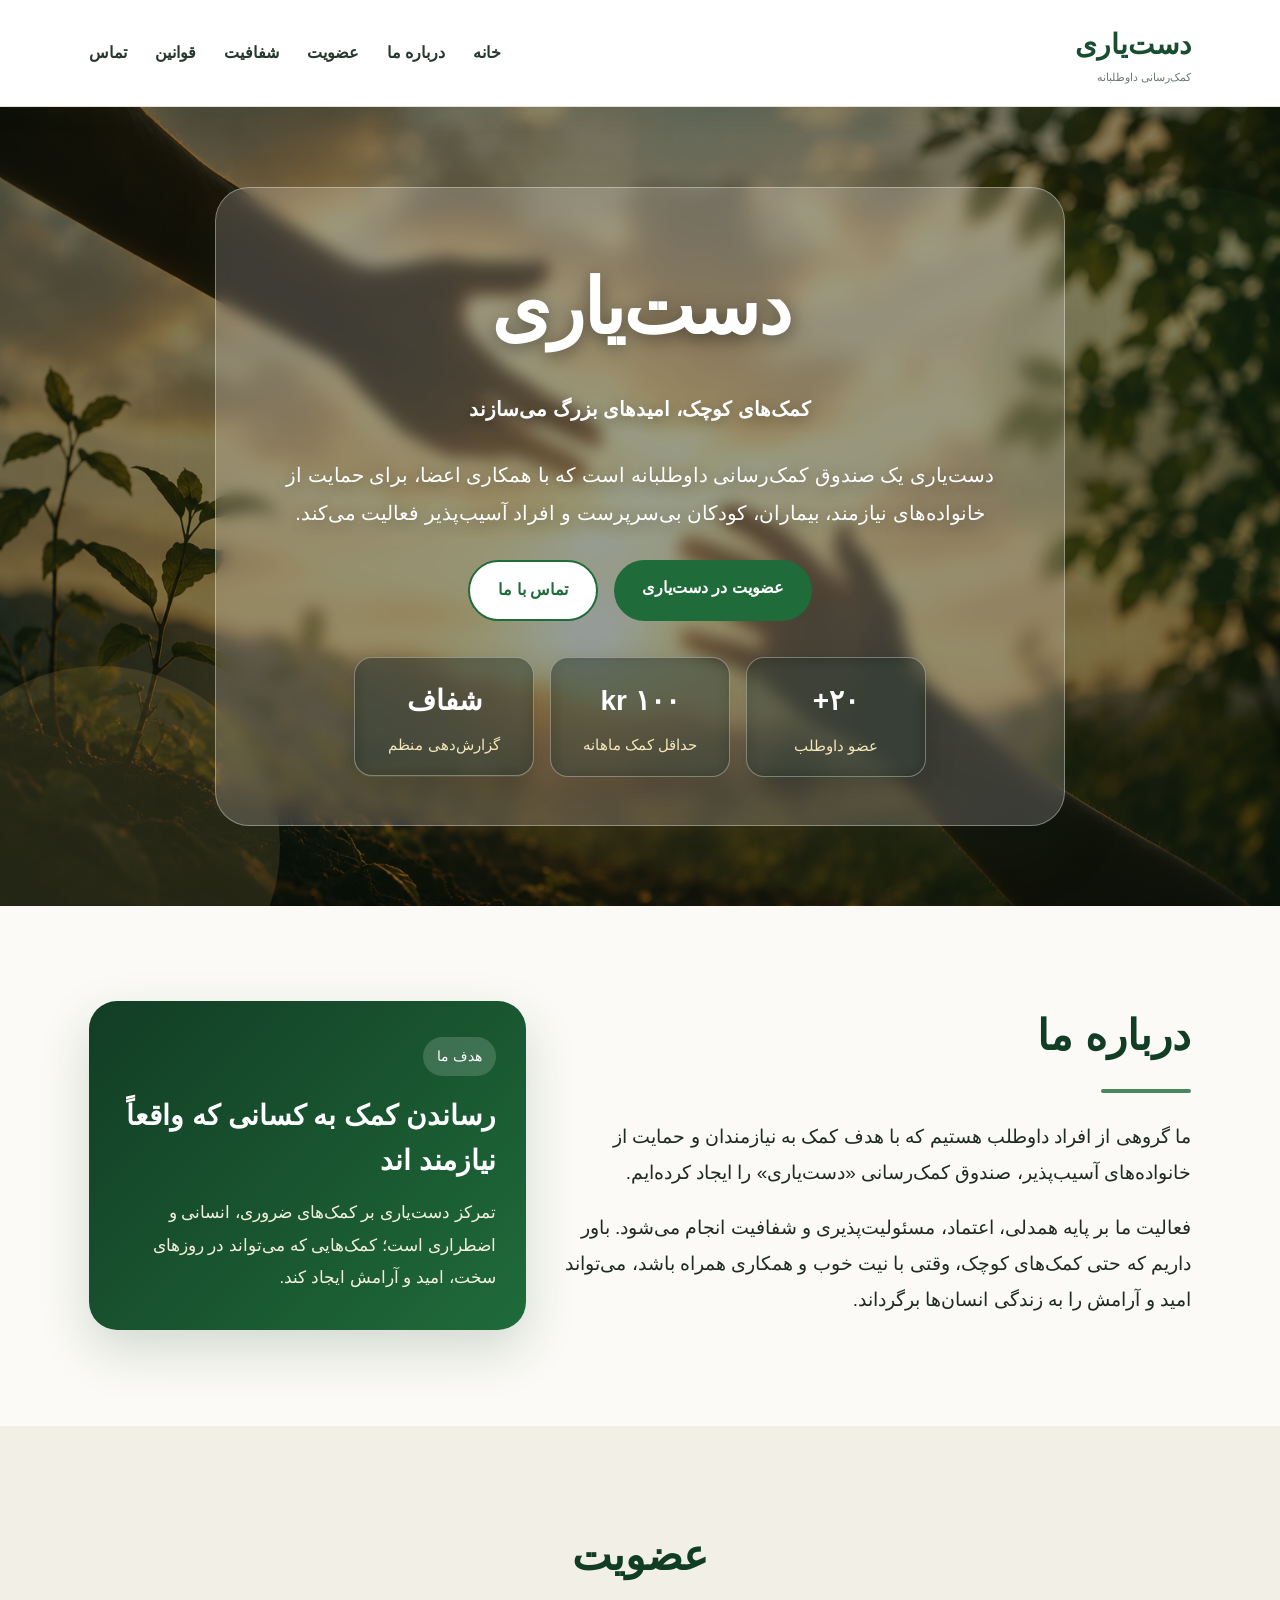
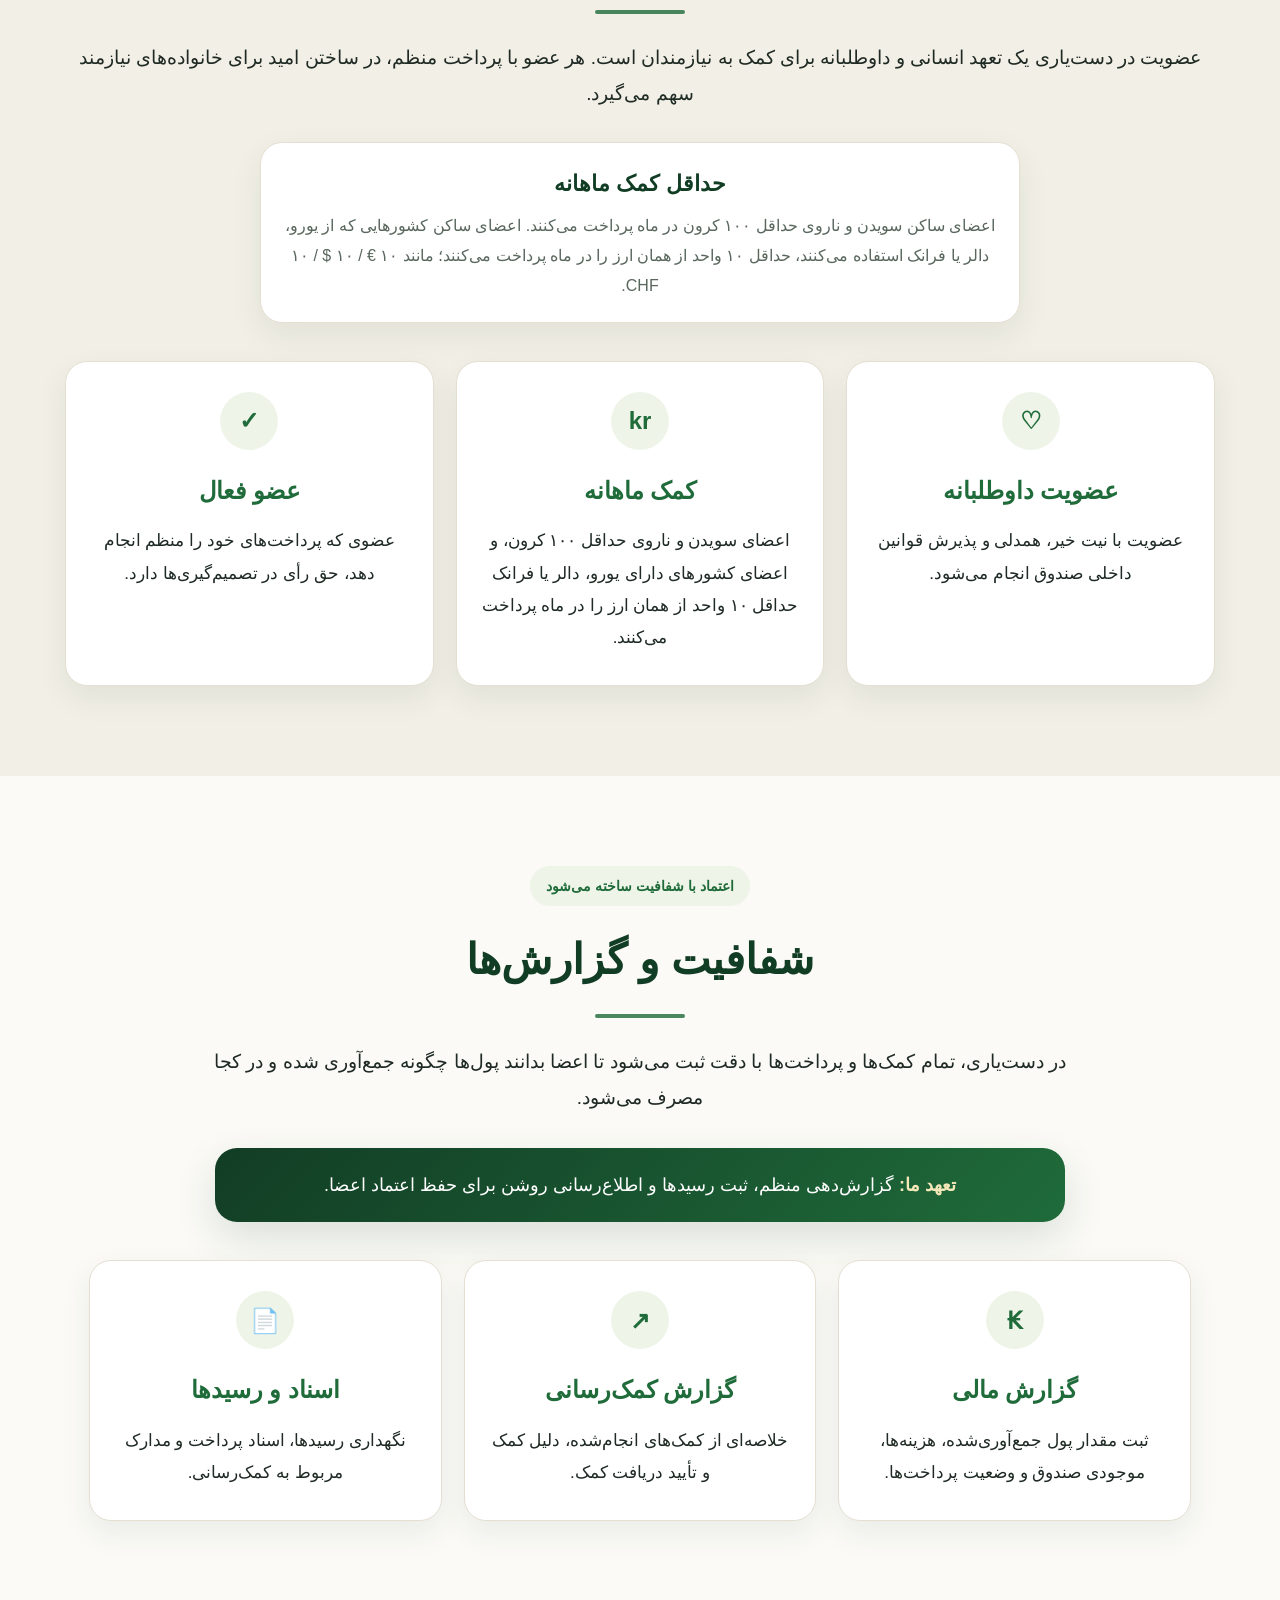
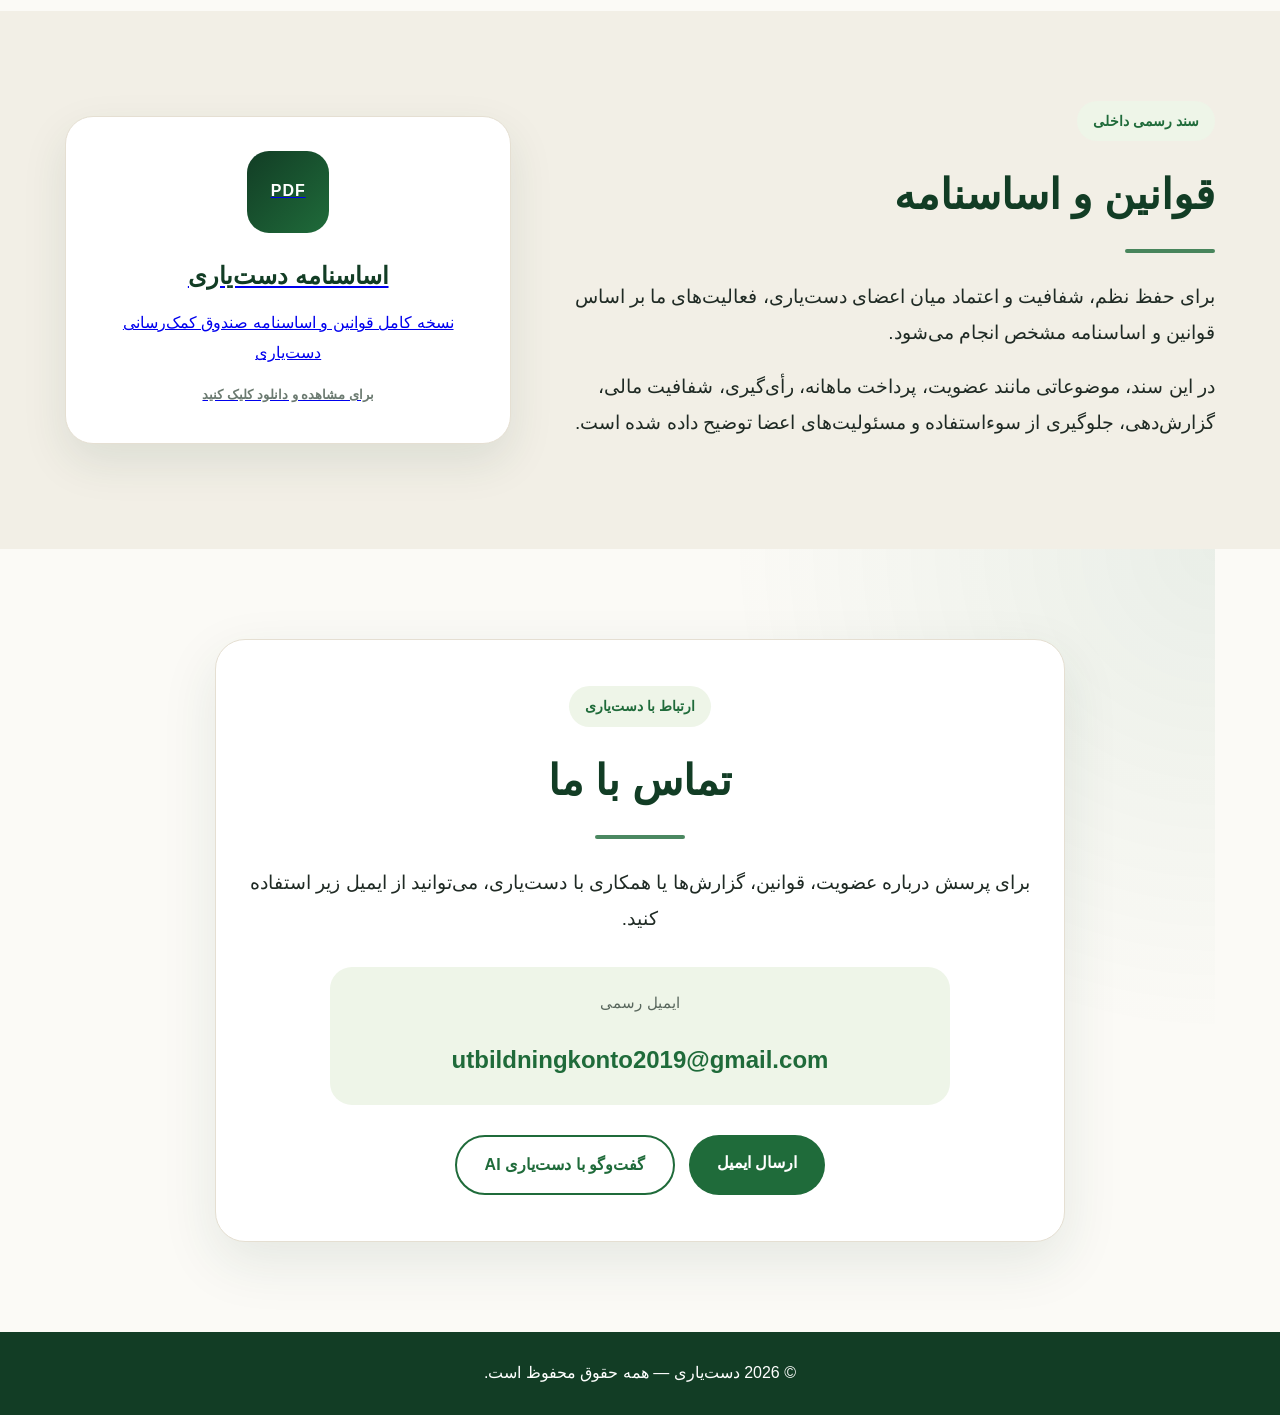
==== commit 7e514111: "Add mobile hamburger menu" ====
--- a/index.html
+++ b/index.html
@@ -12,7 +12,11 @@
     <nav class="navbar">
       <div class="logo">دست‌یاری</div>
 
-      <ul class="nav-links">
+      <button class="menu-toggle" id="menuToggle" aria-label="باز کردن منو">
+        ☰
+      </button>
+
+      <ul class="nav-links" id="navLinks">
         <li><a href="#home">خانه</a></li>
         <li><a href="#about">درباره ما</a></li>
         <li><a href="#membership">عضویت</a></li>
@@ -190,7 +194,7 @@
           <a href="mailto:utbildningkonto2019@gmail.com" class="btn primary">
             ارسال ایمیل
           </a>
-          <a href="https://dast-yari-chatbot.onrender.com" target="_blank" class="btn secondary">
+          <a href="https://dast-yari-chatbot.onrender.com/chat.html" target="_blank" class="btn secondary">
             گفت‌وگو با دست‌یاری AI
           </a>
         </div>
@@ -203,5 +207,6 @@
     <p>© 2026 دست‌یاری — همه حقوق محفوظ است.</p>
   </footer>
 
+  <script src="script.js"></script>
 </body>
 </html>
--- a/style.css
+++ b/style.css
@@ -801,3 +801,58 @@
   gap: 14px;
   flex-wrap: wrap;
 }
+
+/* Mobile hamburger menu */
+.menu-toggle {
+  display: none;
+  border: none;
+  background: #eef5e8;
+  color: #123d25;
+  font-size: 26px;
+  width: 46px;
+  height: 46px;
+  border-radius: 14px;
+  cursor: pointer;
+}
+
+@media (max-width: 800px) {
+  .navbar {
+    flex-direction: row;
+    justify-content: space-between;
+    position: relative;
+  }
+
+  .menu-toggle {
+    display: block;
+  }
+
+  .nav-links {
+    display: none;
+    position: absolute;
+    top: 78px;
+    right: 18px;
+    left: 18px;
+    background: white;
+    border: 1px solid #e5dfd2;
+    border-radius: 22px;
+    padding: 18px;
+    box-shadow: 0 18px 45px rgba(31, 71, 47, 0.14);
+    flex-direction: column;
+    gap: 8px;
+    z-index: 999;
+  }
+
+  .nav-links.show {
+    display: flex;
+  }
+
+  .nav-links a {
+    display: block;
+    padding: 10px 12px;
+    border-radius: 12px;
+  }
+
+  .nav-links a:hover {
+    background: #eef5e8;
+  }
+}
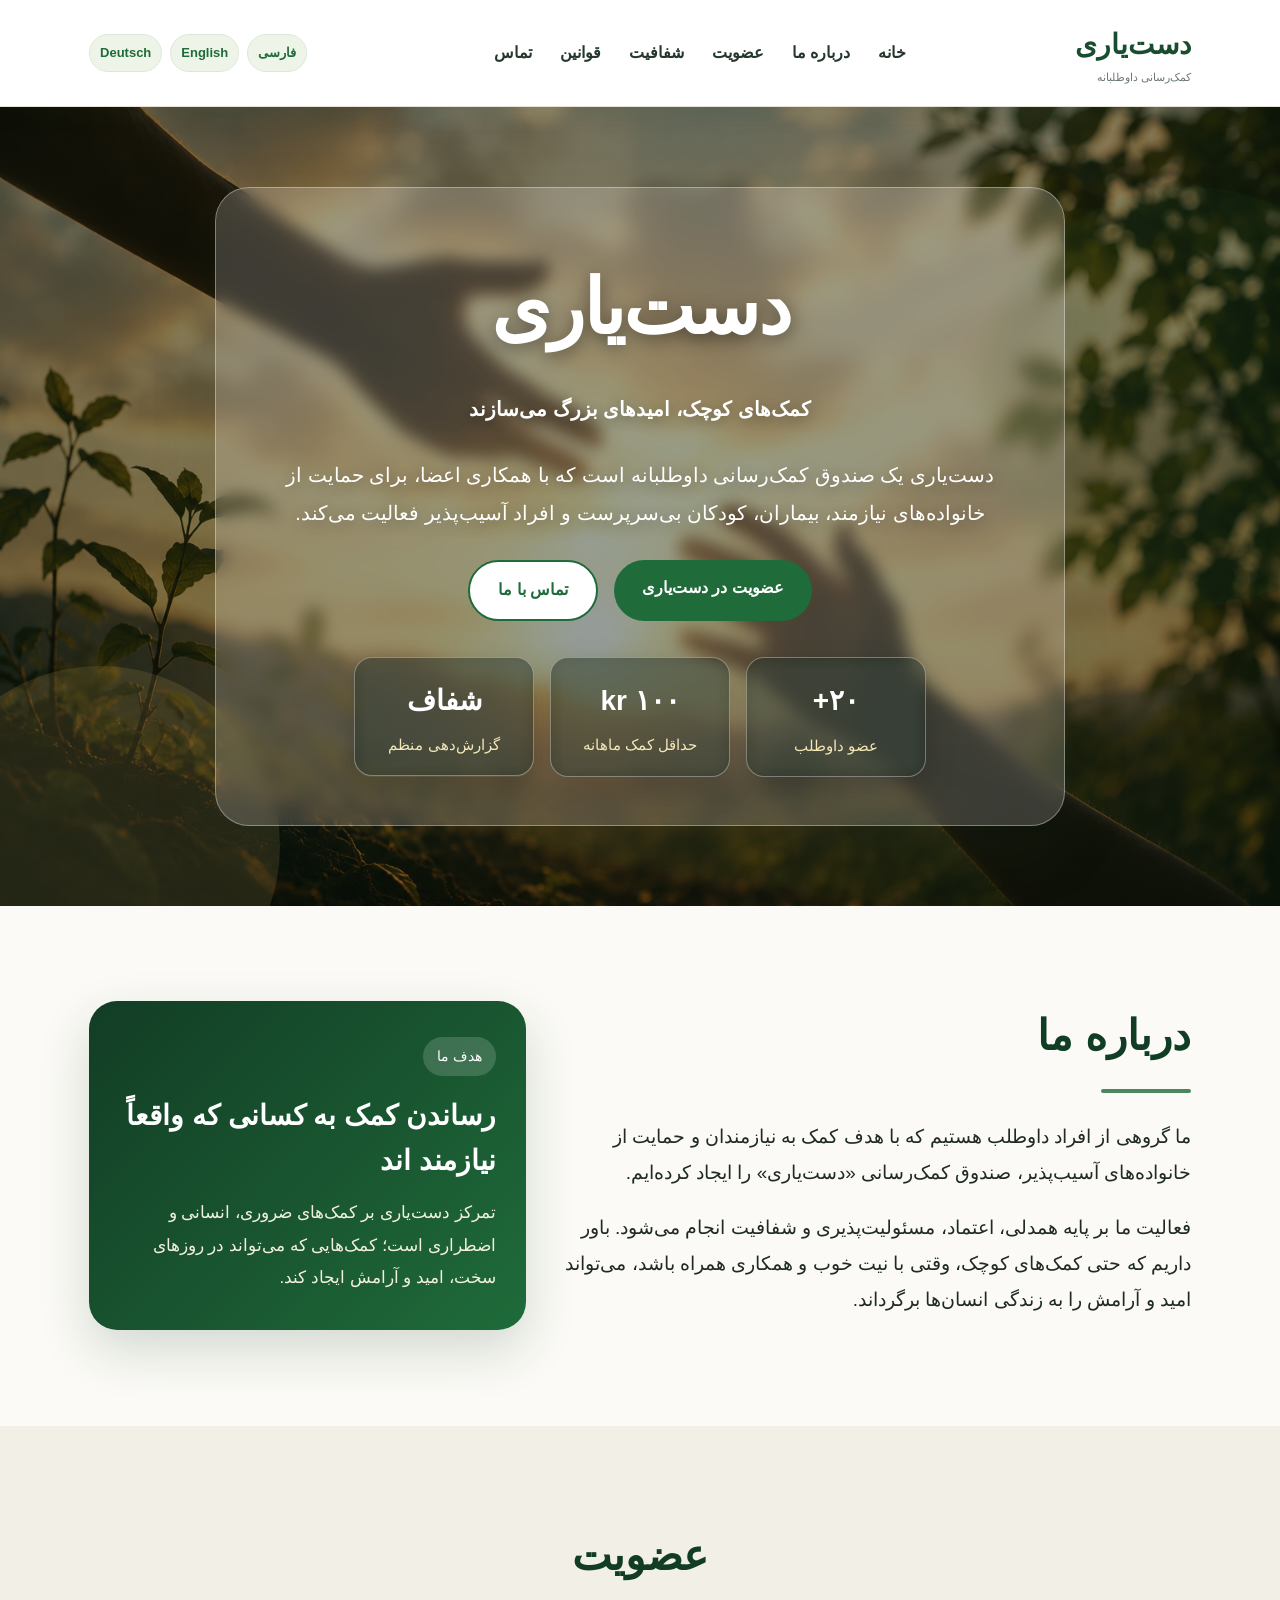
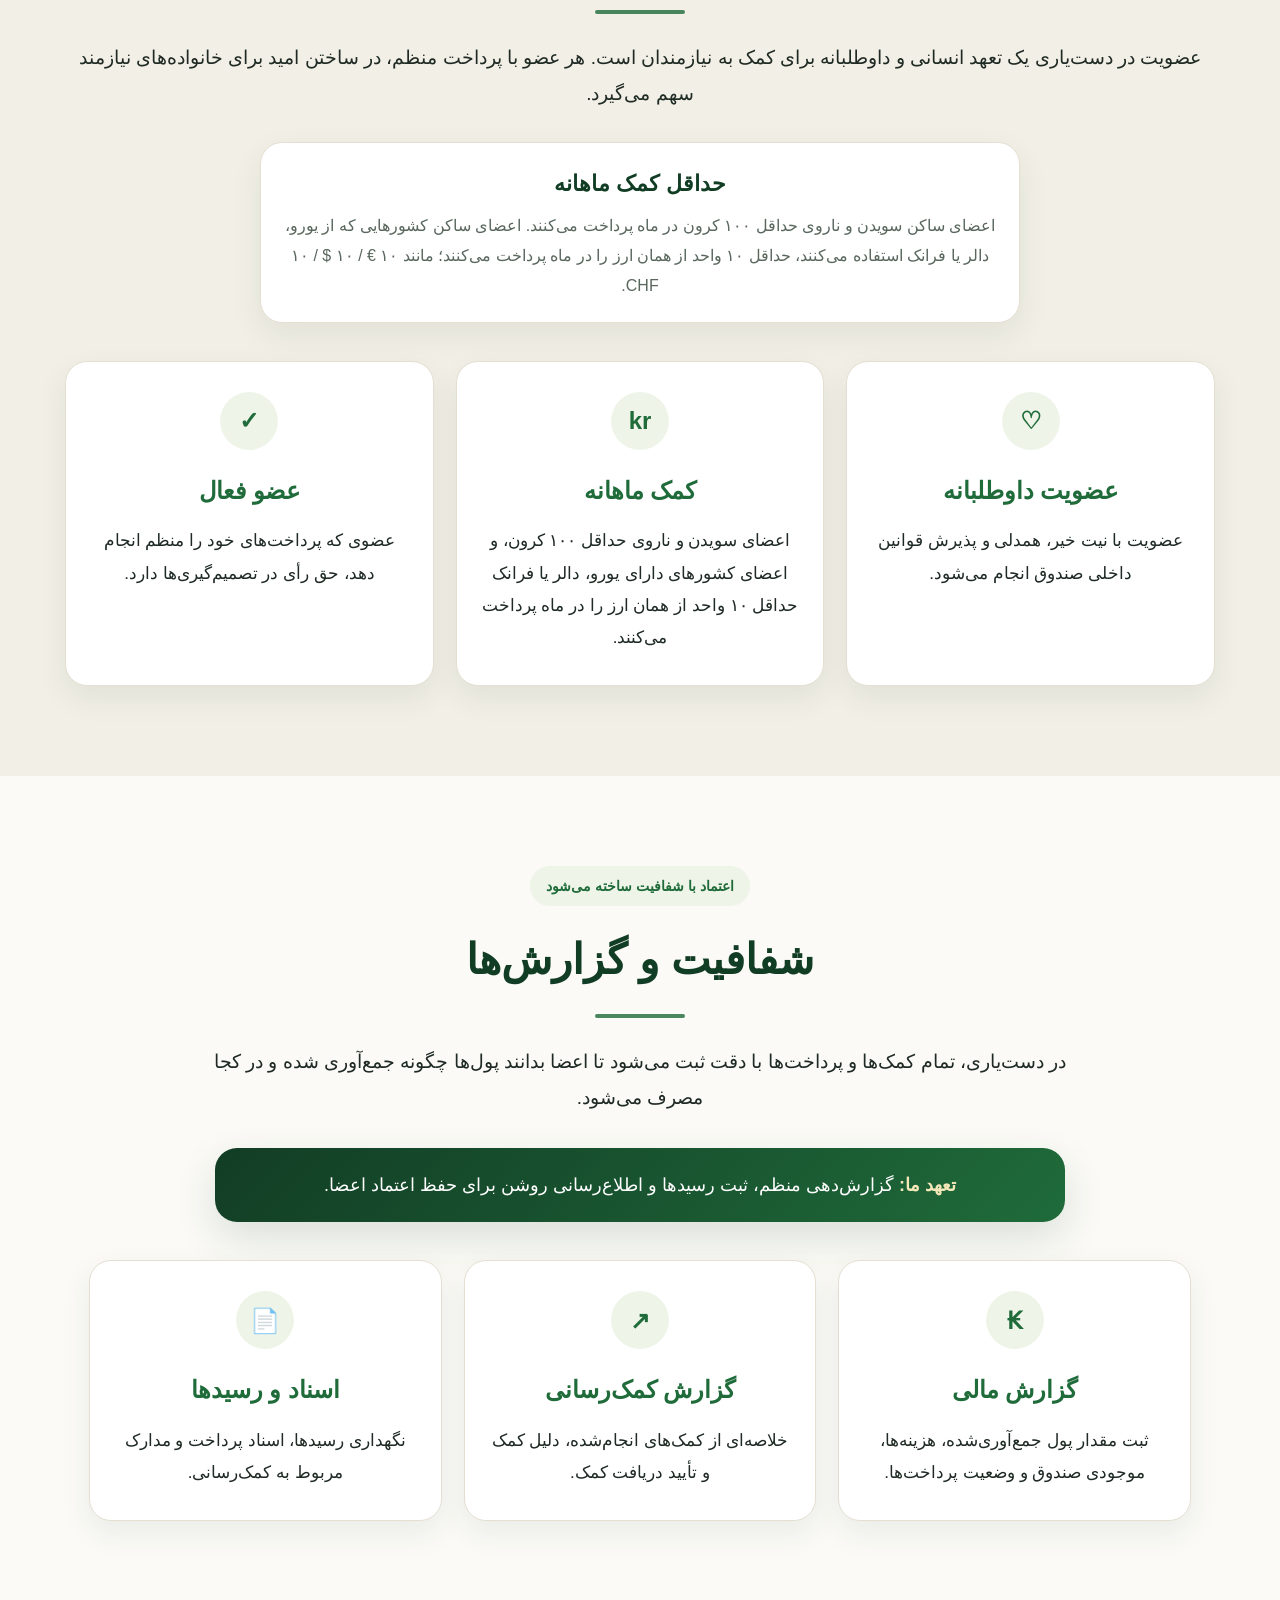
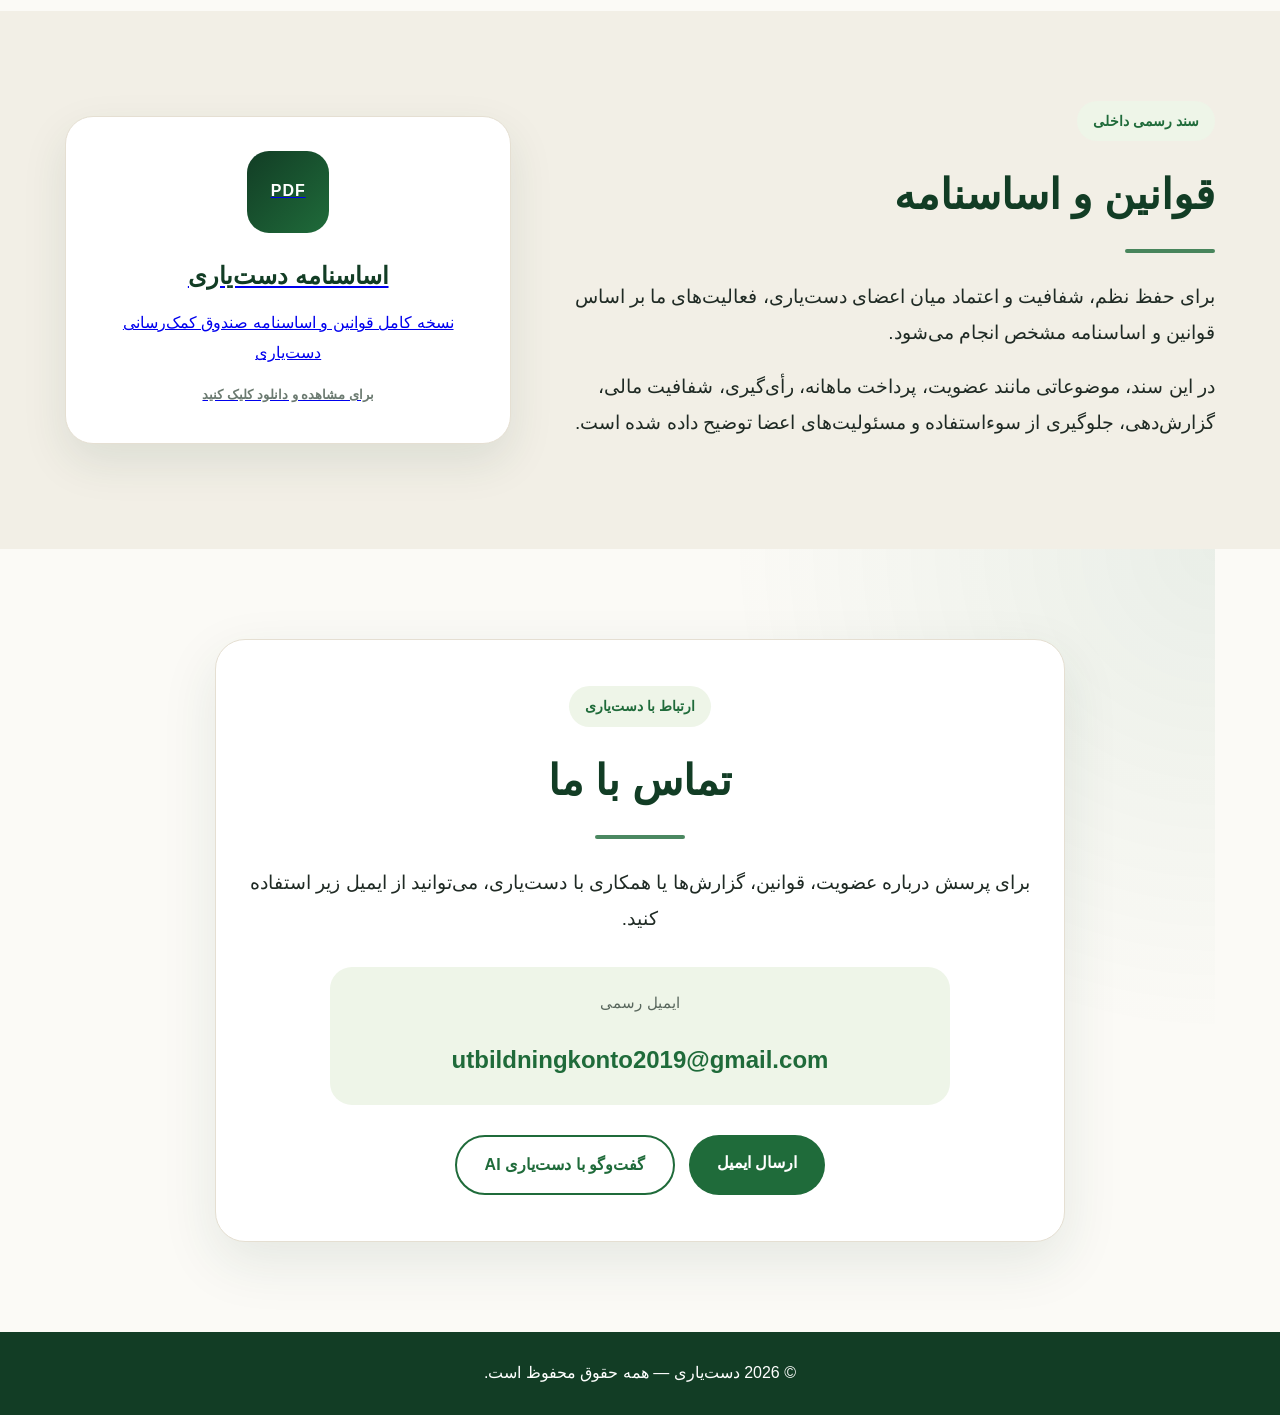
==== commit 43e08e1a: "Add English and German language pages" ====
--- a/index.html
+++ b/index.html
@@ -24,6 +24,12 @@
         <li><a href="#rules">قوانین</a></li>
         <li><a href="#contact">تماس</a></li>
       </ul>
+
+      <div class="language-switch">
+        <a href="index.html">فارسی</a>
+        <a href="en.html">English</a>
+        <a href="de.html">Deutsch</a>
+      </div>
     </nav>
   </header>
 
--- a/style.css
+++ b/style.css
@@ -856,3 +856,68 @@
     background: #eef5e8;
   }
 }
+
+/* Language switch */
+.language-switch {
+  display: flex;
+  gap: 8px;
+  align-items: center;
+  margin-right: 18px;
+}
+
+.language-switch a {
+  text-decoration: none;
+  color: #1f6b3a;
+  background: #eef5e8;
+  border: 1px solid #dbe8da;
+  padding: 6px 10px;
+  border-radius: 999px;
+  font-size: 13px;
+  font-weight: 700;
+}
+
+.language-switch a:hover {
+  background: #dfeedd;
+}
+
+/* Better support for English and German pages */
+html[dir="ltr"] body {
+  direction: ltr;
+}
+
+html[dir="ltr"] .navbar {
+  direction: ltr;
+}
+
+html[dir="ltr"] .about-section,
+html[dir="ltr"] .rules-section {
+  text-align: left;
+}
+
+html[dir="ltr"] .about-text h2,
+html[dir="ltr"] .about-text p,
+html[dir="ltr"] .rules-text h2,
+html[dir="ltr"] .rules-text p {
+  text-align: left;
+  margin-left: 0;
+  margin-right: auto;
+}
+
+html[dir="ltr"] .about-text h2::after,
+html[dir="ltr"] .rules-text h2::after {
+  margin-left: 0;
+  margin-right: auto;
+}
+
+html[dir="ltr"] .mission-card {
+  text-align: left;
+}
+
+@media (max-width: 800px) {
+  .language-switch {
+    margin-right: 0;
+    margin-left: 0;
+    justify-content: center;
+    width: 100%;
+  }
+}
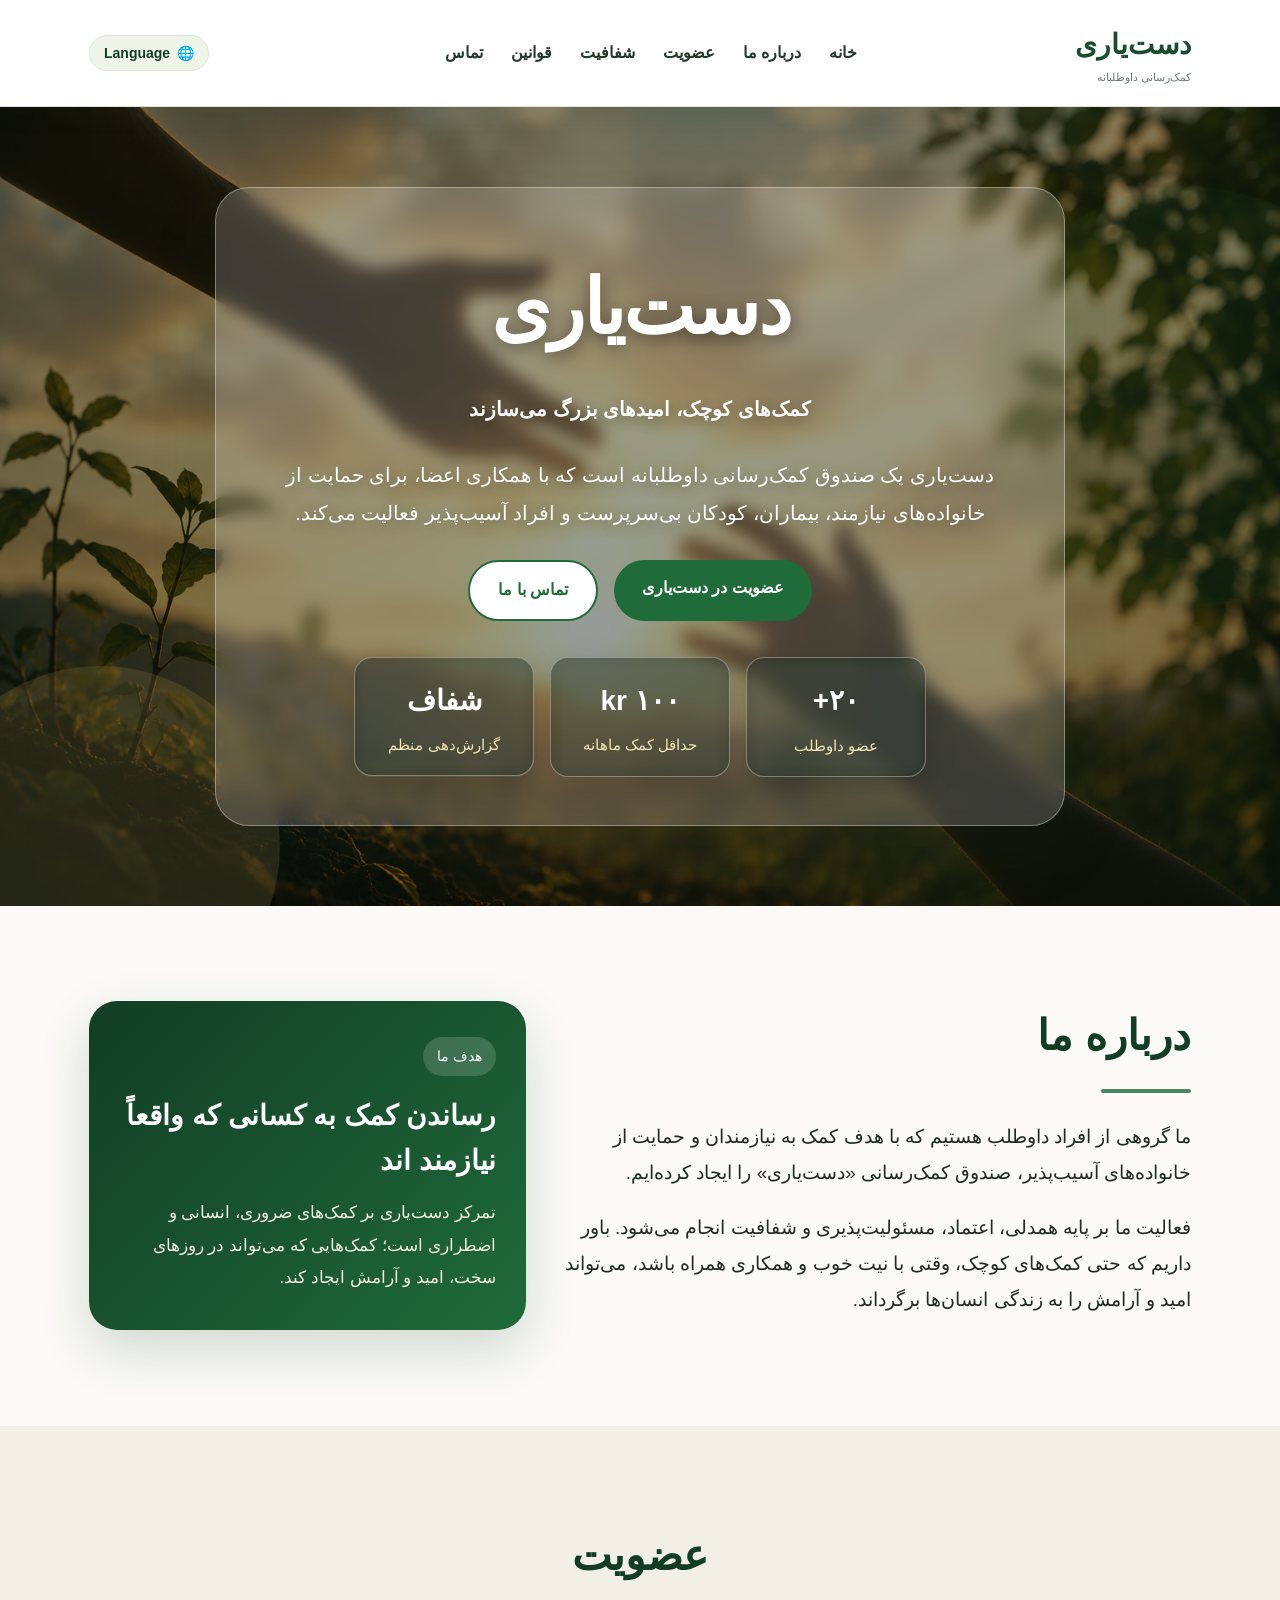
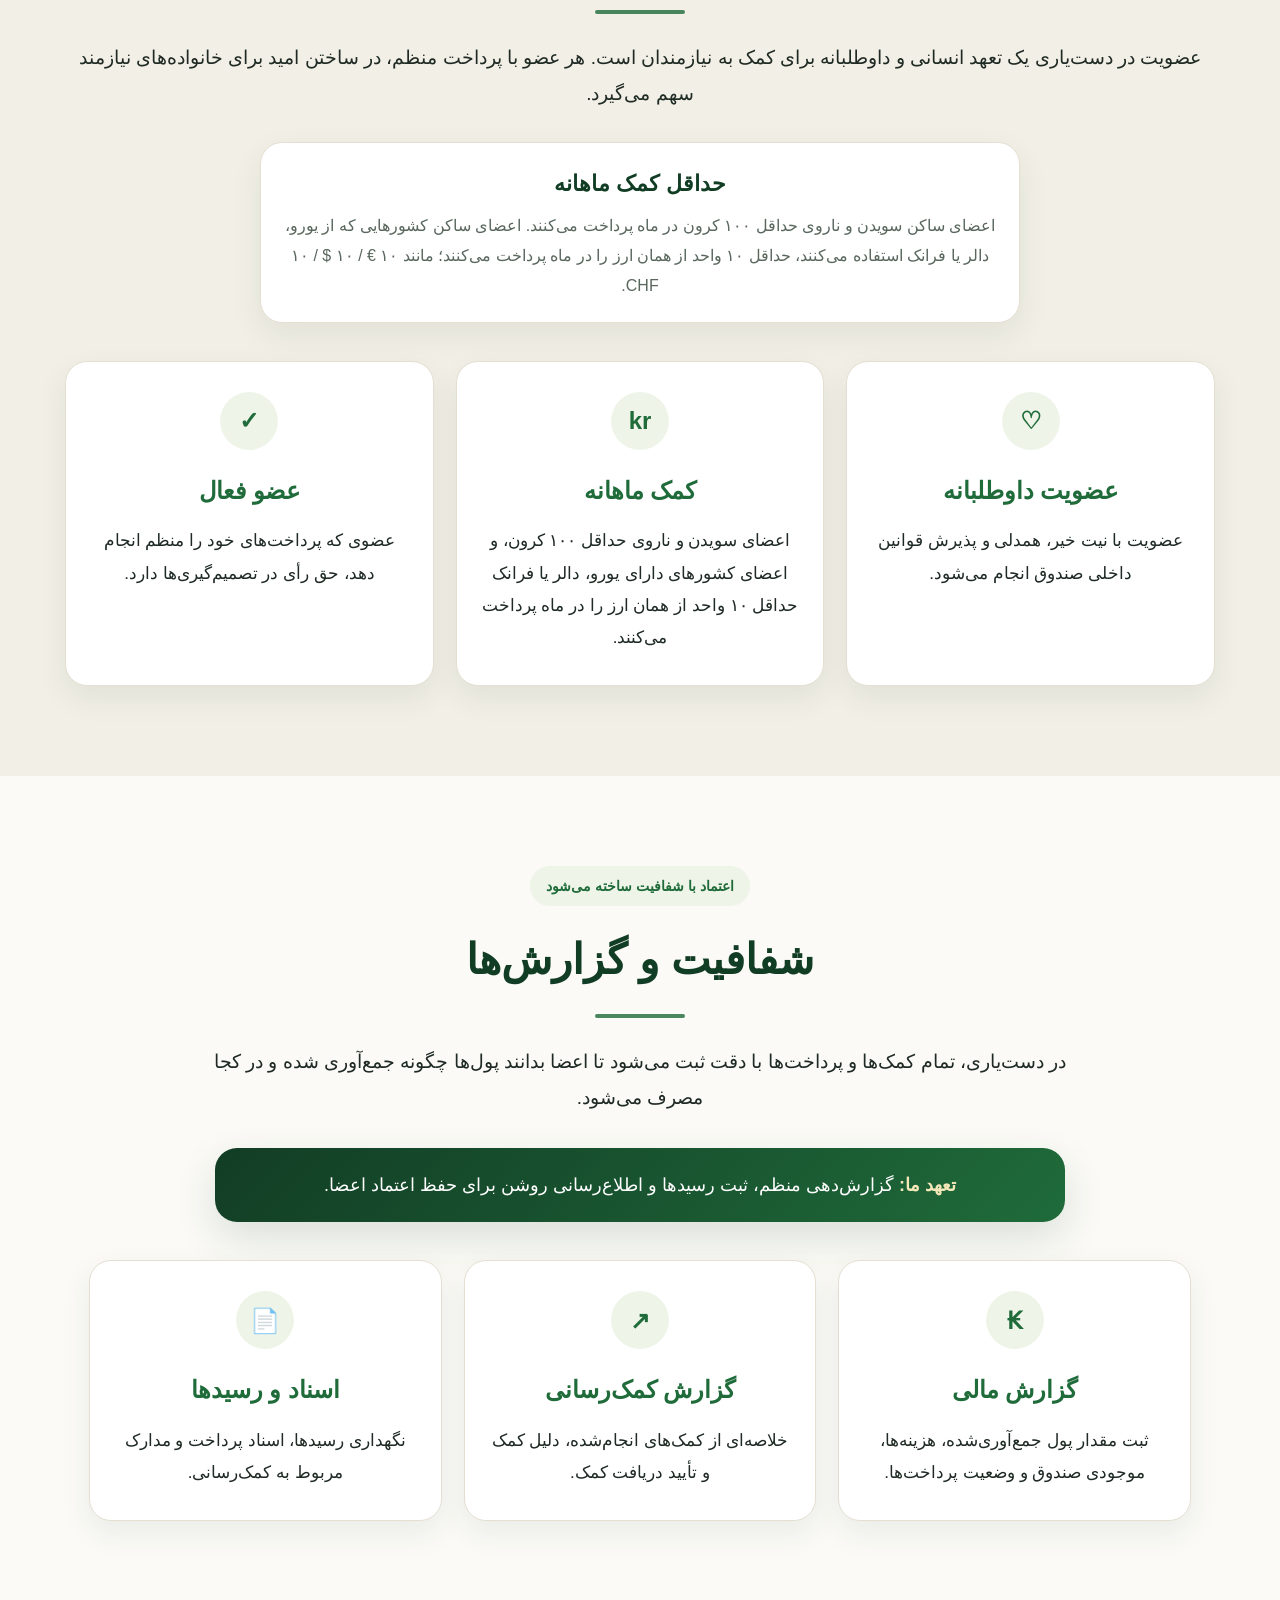
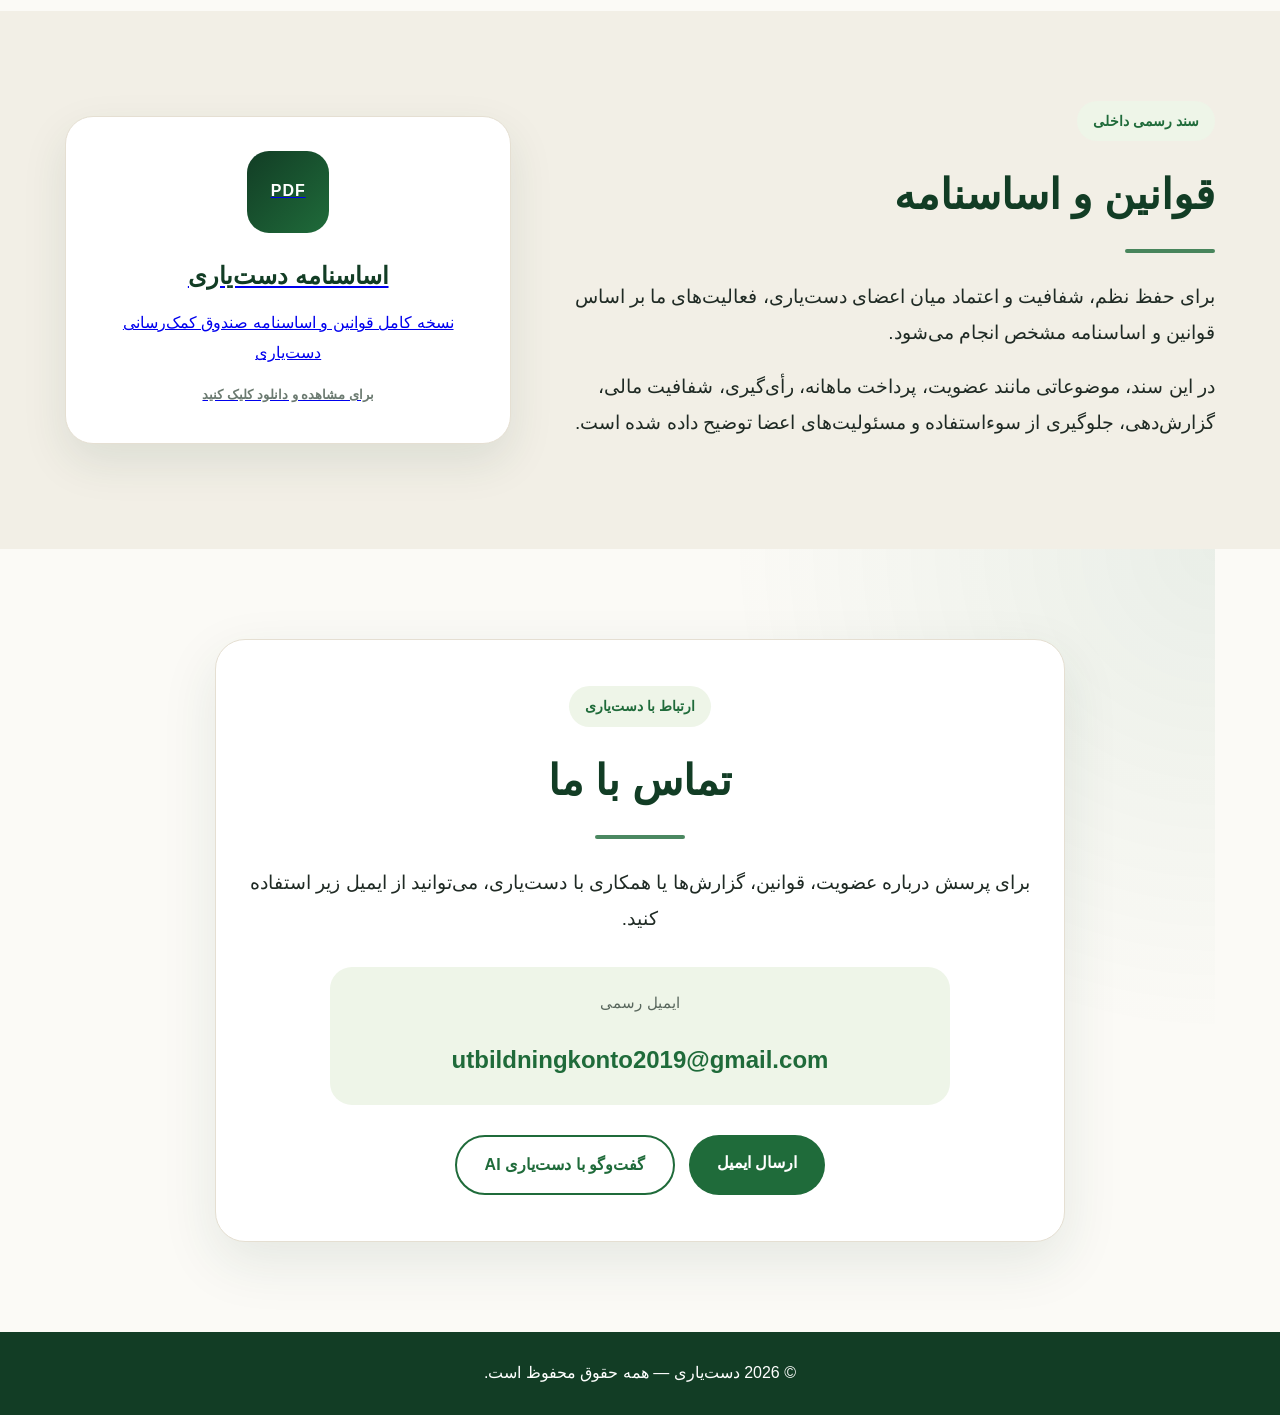
==== commit 17779eb8: "Improve language selector dropdown" ====
--- a/index.html
+++ b/index.html
@@ -24,11 +24,15 @@
         <li><a href="#rules">قوانین</a></li>
         <li><a href="#contact">تماس</a></li>
       </ul>
-
-      <div class="language-switch">
-        <a href="index.html">فارسی</a>
-        <a href="en.html">English</a>
-        <a href="de.html">Deutsch</a>
+      <div class="language-dropdown">
+        <button class="language-button" type="button">
+          🌐 <span>Language</span>
+        </button>
+        <div class="language-menu">
+          <a href="index.html">فارسی / دری</a>
+          <a href="en.html">English</a>
+          <a href="de.html">Deutsch</a>
+        </div>
       </div>
     </nav>
   </header>
--- a/style.css
+++ b/style.css
@@ -921,3 +921,118 @@
     width: 100%;
   }
 }
+
+/* Better language dropdown */
+.language-switch {
+  display: none !important;
+}
+
+.language-dropdown {
+  position: relative;
+  margin-right: 18px;
+  z-index: 1200;
+}
+
+.language-button {
+  border: 1px solid #dbe8da;
+  background: #eef5e8;
+  color: #123d25;
+  padding: 9px 14px;
+  border-radius: 999px;
+  font-size: 14px;
+  font-weight: 800;
+  cursor: pointer;
+  display: flex;
+  align-items: center;
+  gap: 7px;
+}
+
+.language-button:hover {
+  background: #dfeedd;
+}
+
+.language-menu {
+  position: absolute;
+  top: 48px;
+  left: 0;
+  min-width: 170px;
+  background: white;
+  border: 1px solid #e5dfd2;
+  border-radius: 18px;
+  box-shadow: 0 18px 45px rgba(31, 71, 47, 0.16);
+  padding: 8px;
+  display: none;
+}
+
+.language-dropdown:hover .language-menu,
+.language-dropdown:focus-within .language-menu {
+  display: block;
+}
+
+.language-menu a {
+  display: block;
+  text-decoration: none;
+  color: #123d25;
+  padding: 10px 12px;
+  border-radius: 12px;
+  font-size: 14px;
+  font-weight: 700;
+  white-space: nowrap;
+}
+
+.language-menu a:hover {
+  background: #eef5e8;
+  color: #1f6b3a;
+}
+
+/* RTL language menu position */
+html[dir="rtl"] .language-dropdown {
+  margin-right: 18px;
+  margin-left: 0;
+}
+
+html[dir="rtl"] .language-menu {
+  right: 0;
+  left: auto;
+  text-align: right;
+}
+
+/* LTR language menu position */
+html[dir="ltr"] .language-dropdown {
+  margin-left: 18px;
+  margin-right: 0;
+}
+
+html[dir="ltr"] .language-menu {
+  left: 0;
+  right: auto;
+  text-align: left;
+}
+
+@media (max-width: 800px) {
+  .language-dropdown {
+    margin: 0;
+  }
+
+  .language-button span {
+    display: none;
+  }
+
+  .language-button {
+    width: 46px;
+    height: 46px;
+    justify-content: center;
+    padding: 0;
+    border-radius: 14px;
+  }
+
+  .language-menu {
+    top: 56px;
+    min-width: 180px;
+  }
+
+  html[dir="rtl"] .language-menu {
+    right: auto;
+    left: 0;
+  }
+}
